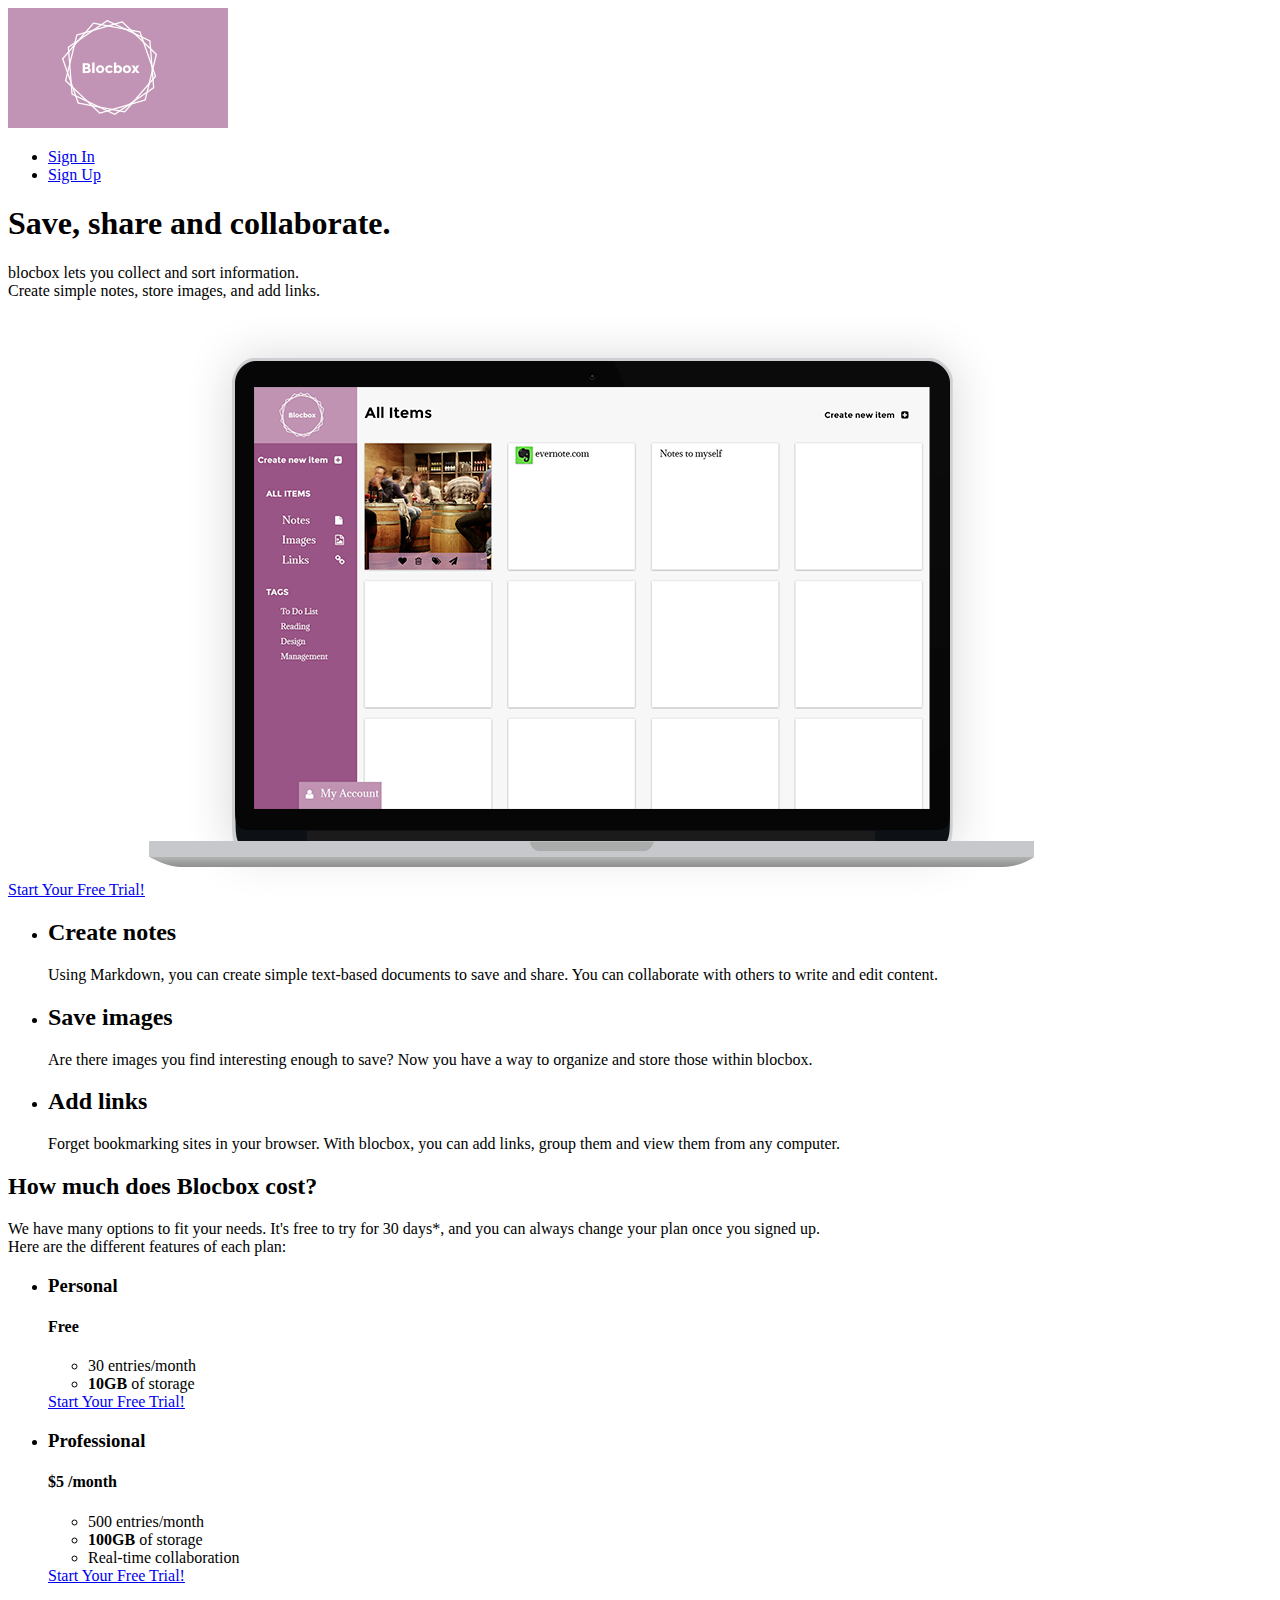
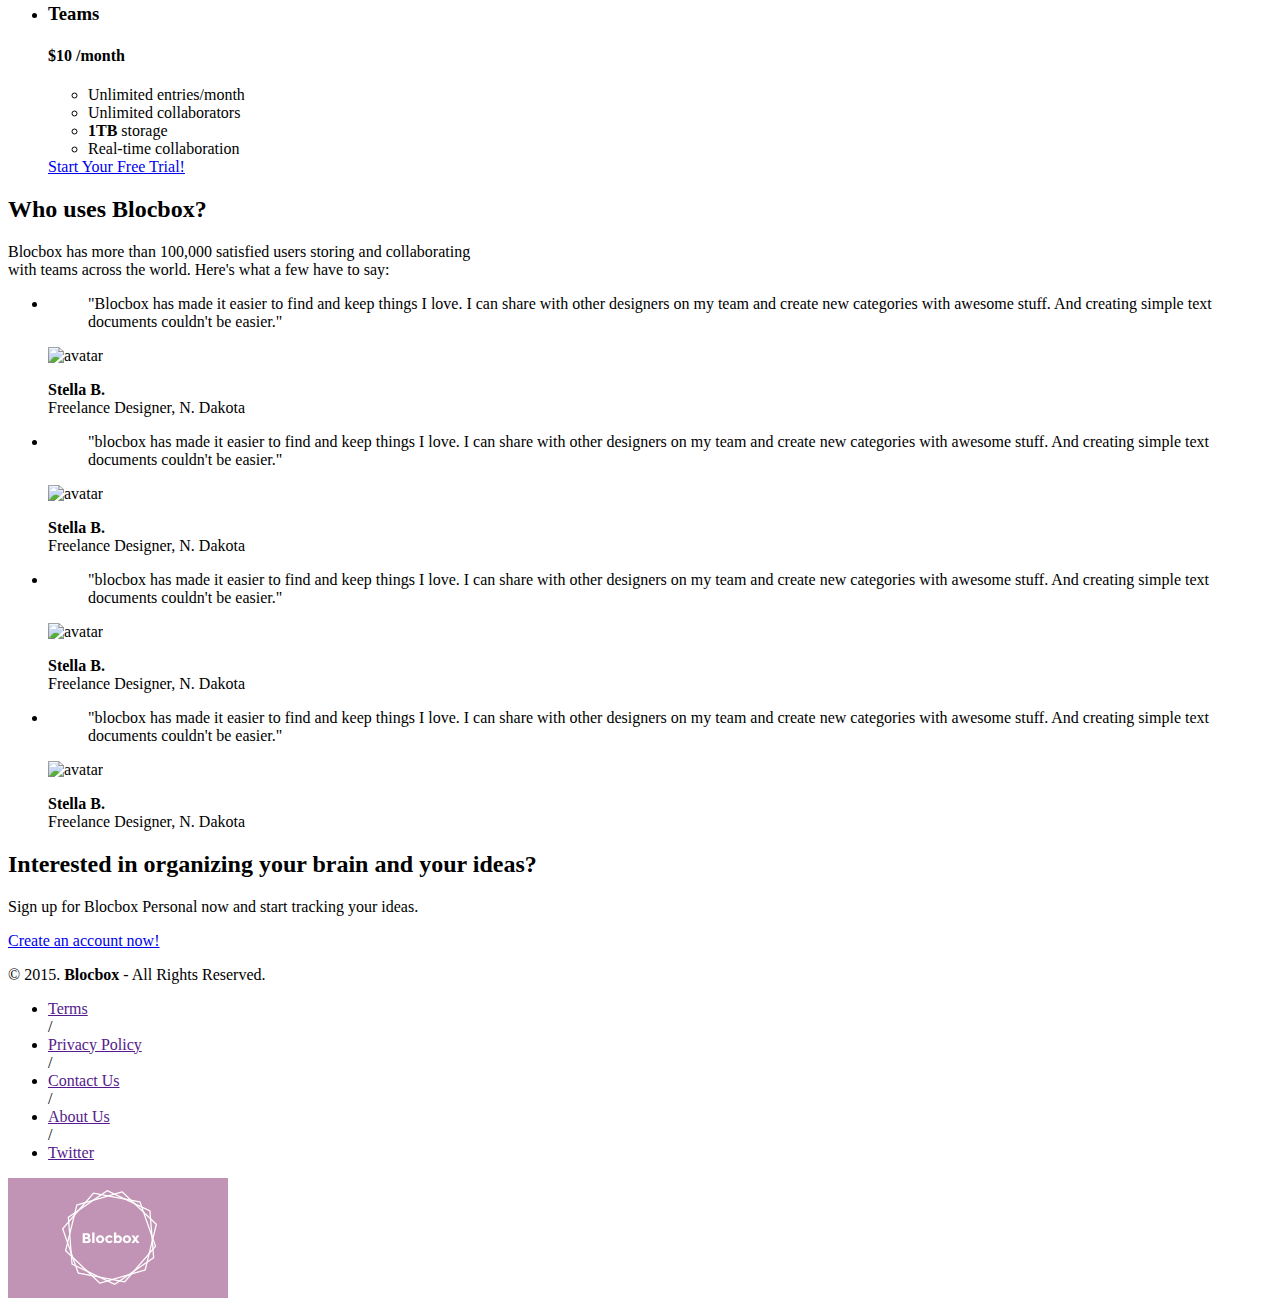
==== index.html @ 66a406f1 "Assignment-28-completed" ====
<!DOCTYPE html>
 <html lang="en-us">
 <head>
   <meta http-equiv="X-UA-Compatible" content="IE=Edge">
   <meta name="viewport" content="width=device-width, initial-scale=1">
   <meta charset="UTF-8">
   <title>Save, share and collaborate | Blocbox</title>

  <!-- Google Fonts -->
  <!--link href='http://fonts.googleapis.com/css?family=Lato:300,400,700,300italic,400italic,700italic|Varela+Round' rel='stylesheet' type='text/css'-->
  <link href='https://fonts.googleapis.com/css?family=Montserrat:400,700|Adamina' rel='stylesheet' type='text/css'>
 </head>
 <body>
 	<!-- Hero -->
 <header>
   <nav class="container">
     <div class="one-half">
       <a href="index.html" class="site-logo"><img src="images/blocbox-logo.png" alt="Blocbox" /></a>
     </div>
     <div class="one-half">
       <ul>
         <li><a href="signin.html">Sign In</a></li>
         <li class="btn-outline"><a href="signup.html">Sign Up</a></li>
       </ul>
     </div>
   </nav>
   <div class="container hero">
     <h1>Save, share and collaborate.</h1>
     <p>blocbox lets you collect and sort information.<br/>Create simple notes, store images, and add links.</p>
     <a href="signup.html" class="btn">Start Your Free Trial!</a>
     <img src="images/dashboardv2.png" alt="Blocbox" />
   </div>
 </header>

 <main role="main">

   <!-- Benefits -->
   <section class="benefits">
     <ul class="container">
       <li class="one-third">
         <h2>Create notes</h2>
         <p>Using Markdown, you can create simple text-based documents to save and share. You can collaborate with others to write and edit content.</p>
       </li>
       <li class="one-third">
         <h2>Save images</h2>
         <p>Are there images you find interesting enough to save? Now you have a way to organize and store those within blocbox.</p>
       </li>
       <li class="one-third">
         <h2>Add links</h2>
         <p>Forget bookmarking sites in your browser. With blocbox, you can add links, group them and view them from any computer.</p>
       </li>
     </ul>
   </section>

   <!-- Pricing -->
 <section class="pricing">
   <div class="container">
     <h2>How much does Blocbox cost?</h2>
     <p>We have many options to fit your needs. It's free to try for 30 days*, and you can always change your plan once you signed up. <br/>Here are the different features of each plan:</p>
   </div>
   <ul class="container">
     <li class="one-third">
       <div class="box">
         <h3>Personal</h3>
         <h4>Free</h4>
         <ul>
           <li>30 entries/month</li>
           <!--li>Up to 10 collaborators</li-->
           <li><strong>10GB</strong> of storage</li>
         </ul>
         <a href="signup.html" class="btn">Start Your Free Trial!</a>
       </div>
     </li>

     <li class="one-third">
      <div class="box middle">
        <h3>Professional</h3>
        <h4><span>$</span>5 <span class="month">/month</span></h4>
        <ul>
          <li>500 entries/month</li>
          <!--li>Up to 20 collaborators</li-->
          <li><strong>100GB</strong> of storage</li>
          <li>Real-time collaboration</li>
        </ul>
        <a href="signup.html" class="btn">Start Your Free Trial!</a>
      </div>
    </li>

    <li class="one-third">
      <div class="box">
        <h3>Teams</h3>
        <h4><span>$</span>10 <span class="month">/month</span></h4>
        <ul>
          <!--li></li-->
          <li>Unlimited entries/month</li>
          <li>Unlimited collaborators</li>
          <li><strong> 1TB </strong> storage</li>
          <li>Real-time collaboration</li>
        </ul>
        <a href="signup.html" class="btn">Start Your Free Trial!</a>
      </div>
    </li>
    </ul>
   </ul>
 </section>

 <!-- Testimonials -->
 <section class="testimonials">
   <div class="container">
     <h2>Who uses Blocbox?</h2>
     <p>Blocbox has more than 100,000 satisfied users storing and collaborating<br/> with teams across the world. Here's what a few have to say:</p>
   </div>
  <ul class="container">
     
     <li class="one-fourth">
       <blockquote>"Blocbox has made it easier to find and keep things I love. I can share with other designers on my team and create new categories with awesome stuff. And creating simple text documents couldn't be easier."
       </blockquote>
       <img src="https://s3.amazonaws.com/uifaces/faces/twitter/jsa/128.jpg" alt="avatar">
       <p class="name"><strong>Stella B.</strong><br/>Freelance Designer, N. Dakota</p>
     </li>  

    <li class="one-fourth">
    	<blockquote>"blocbox has made it easier to find and keep things I love. I can share with other designers on my team and create new categories with awesome stuff. And creating simple text documents couldn't be easier."
    	</blockquote>
    	<img src="https://s3.amazonaws.com/uifaces/faces/twitter/jsa/128.jpg" alt="avatar">
    	<p class="name"><strong>Stella B.</strong><br/>Freelance Designer, N. Dakota</p>
    </li>

  	<li class="one-fourth">
    	<blockquote>"blocbox has made it easier to find and keep things I love. I can share with other designers on my team and create new categories with awesome stuff. And creating simple text documents couldn't be easier."
    	</blockquote>
    	<img src="https://s3.amazonaws.com/uifaces/faces/twitter/jsa/128.jpg" alt="avatar">
    	<p class="name"><strong>Stella B.</strong><br/>Freelance Designer, N. Dakota</p>
  	</li>

  	<li class="one-fourth">
    	<blockquote>"blocbox has made it easier to find and keep things I love. I can share with other designers on my team and create new categories with awesome stuff. And creating simple text documents couldn't be easier."
    	</blockquote>
    	<img src="https://s3.amazonaws.com/uifaces/faces/twitter/jsa/128.jpg" alt="avatar">
    	<p class="name"><strong>Stella B.</strong><br/>Freelance Designer, N. Dakota</p>
  	</li>     
  
  </ul>
 </section>
 <section class="call to action">
 	<h2>Interested in organizing your brain and your ideas?</h2>
 	<p> Sign up for Blocbox Personal now and start tracking your ideas.</p>
 	<a href="signup.html">Create an account now!</a>
  </section>
  
 </main>



 <footer>
   <div class="container footer-nav-block">
       <div class="left-footer-block one-third">
         <p class="copyright-block">&copy; 2015. <strong>Blocbox</strong> - All Rights Reserved.</p>
       </div>
       <nav class="link-block middle-footer-block one-third">
         <ul>
           <li><a href="">Terms</a></li> /
           <li><a href="">Privacy Policy</a></li> /
           <li><a href="">Contact Us</a></li> /
           <li><a href="">About Us</a></li> /
           <li><a href="">Twitter</a></li>
         </ul>
       </nav>
       <div class="right-footer-block one-third">
         <img class="logo" src="images/blocbox-logo.png" alt="Blocbox" />
       </div>
   </div>
 </footer>
 </body>
 </html>
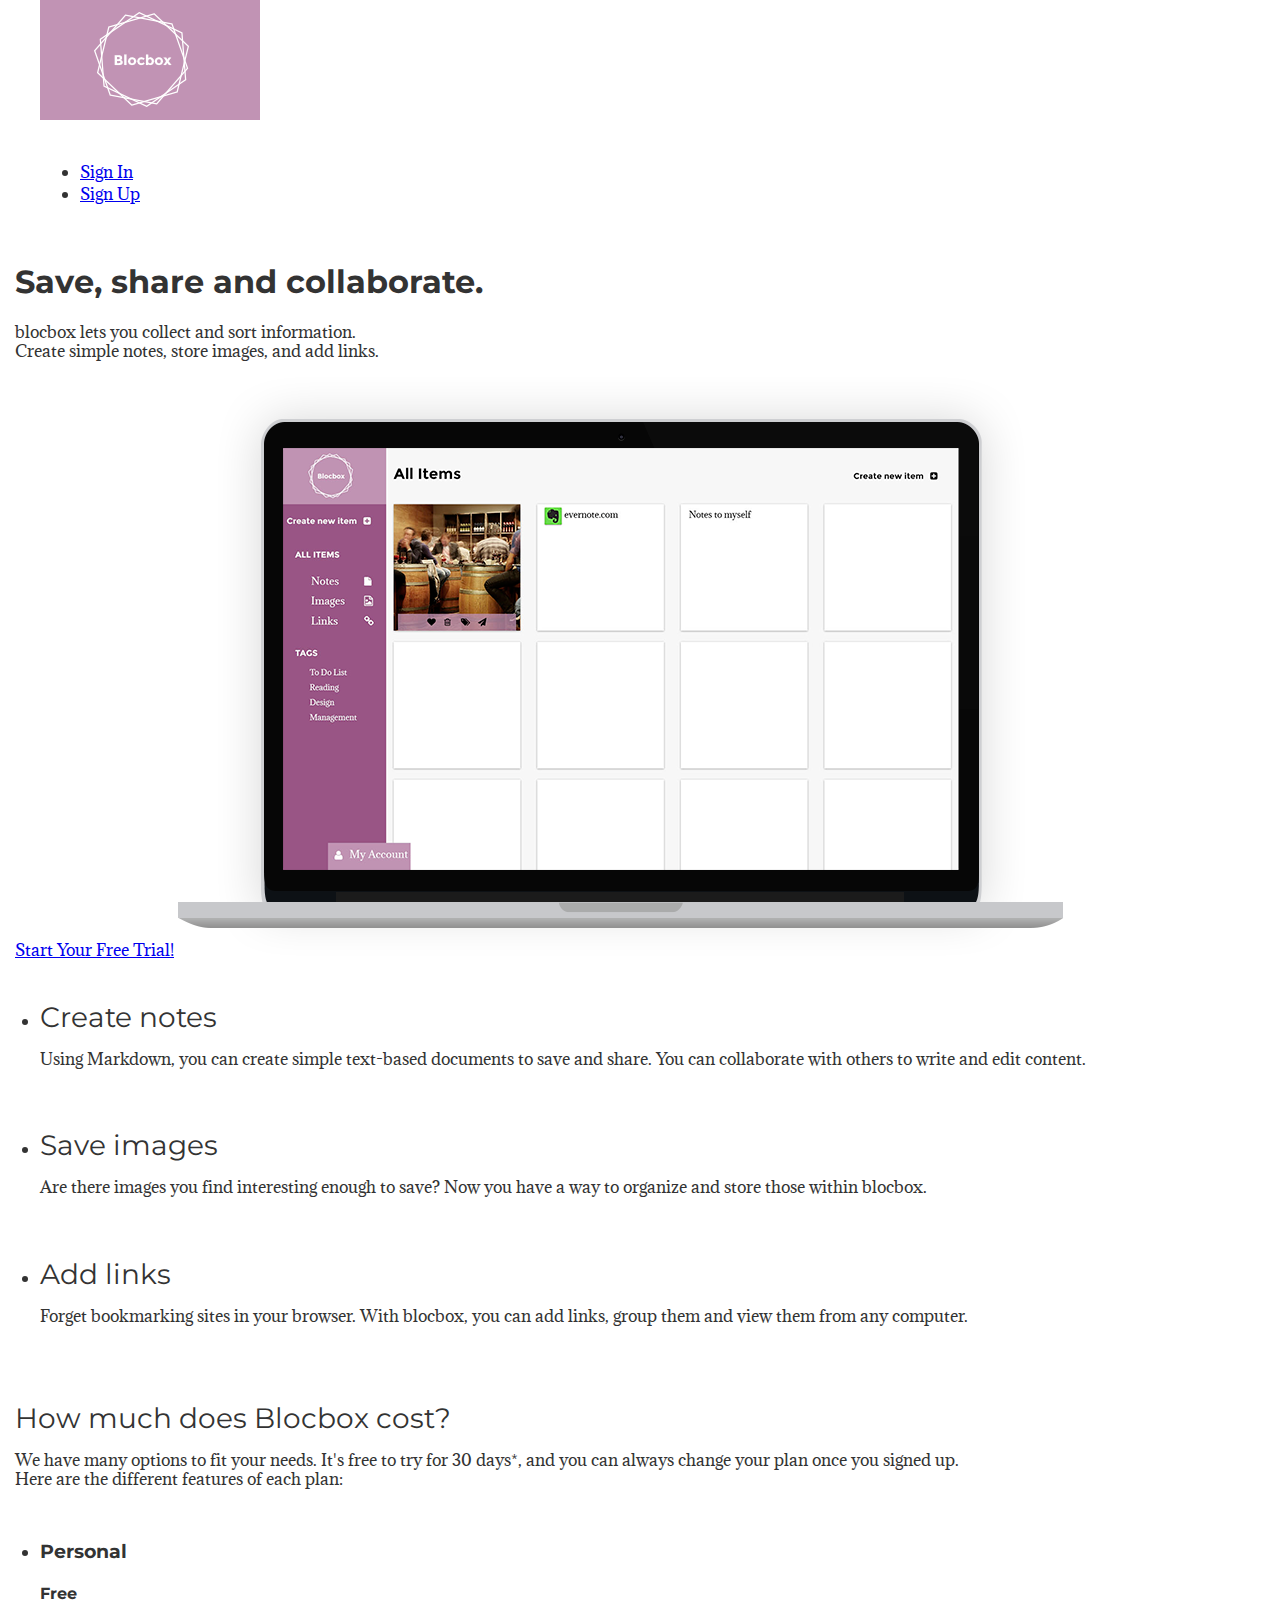
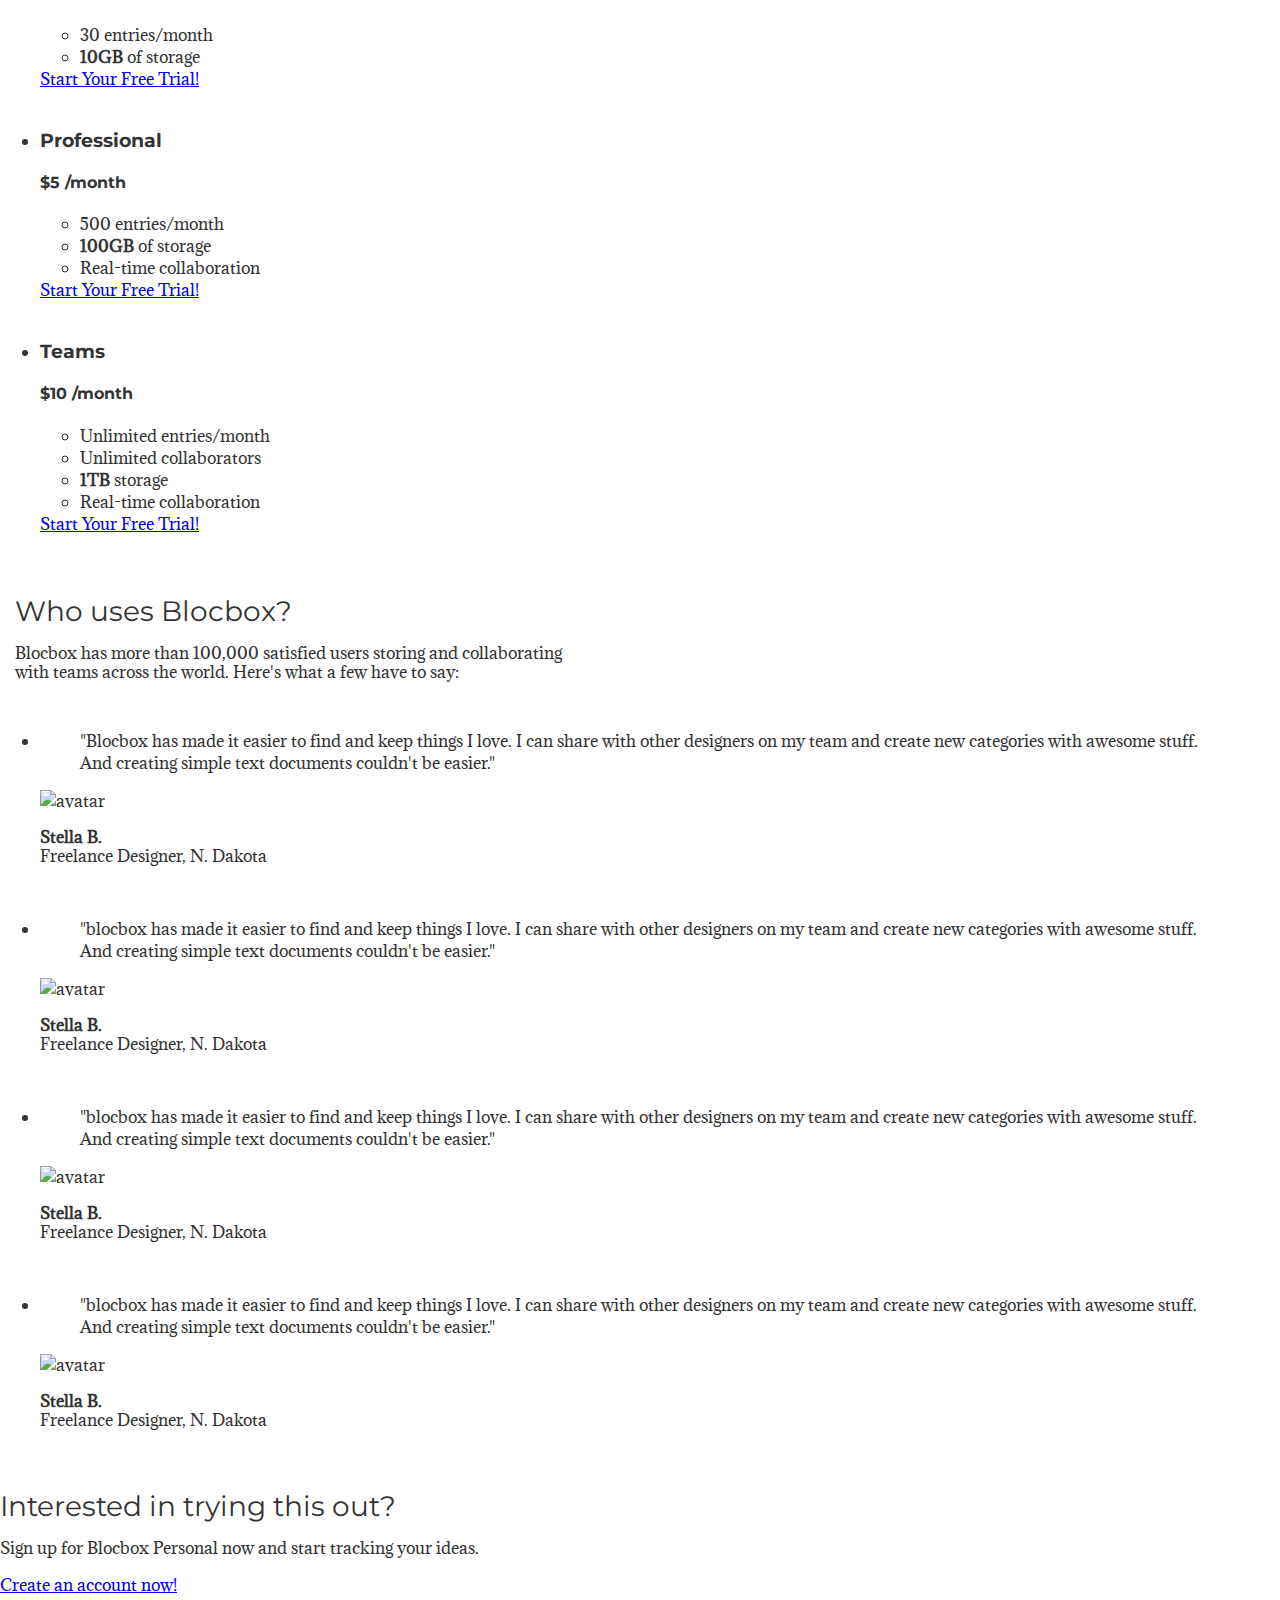
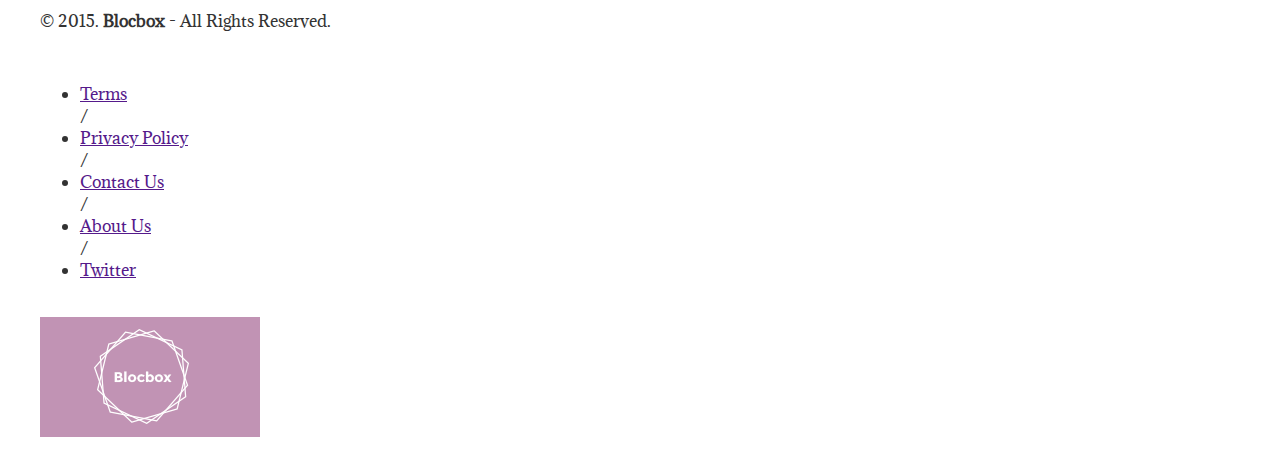
==== commit 98acbdb9: "Checkpoint-29-completed" ====
--- a/index.html
+++ b/index.html
@@ -1,14 +1,18 @@
 <!DOCTYPE html>
  <html lang="en-us">
  <head>
-   <meta http-equiv="X-UA-Compatible" content="IE=Edge">
-   <meta name="viewport" content="width=device-width, initial-scale=1">
-   <meta charset="UTF-8">
-   <title>Save, share and collaborate | Blocbox</title>
+    <meta http-equiv="X-UA-Compatible" content="IE=Edge">
+    <meta name="viewport" content="width=device-width, initial-scale=1">
+    <meta charset="UTF-8">
+    <title>Save, share and collaborate | Blocbox</title>
 
   <!-- Google Fonts -->
   <!--link href='http://fonts.googleapis.com/css?family=Lato:300,400,700,300italic,400italic,700italic|Varela+Round' rel='stylesheet' type='text/css'-->
-  <link href='https://fonts.googleapis.com/css?family=Montserrat:400,700|Adamina' rel='stylesheet' type='text/css'>
+    <link href='https://fonts.googleapis.com/css?family=Montserrat:400,700|Adamina' rel='stylesheet' type='text/css'>
+ 	<!-- CSS -->
+ 	<link rel="stylesheet" href="css/normalize.css">
+ 	<link rel="stylesheet" href="css/style.css">
+ 	<link rel="stylesheet" href="css/font-awesome.css">
  </head>
  <body>
  	<!-- Hero -->
@@ -143,11 +147,11 @@
   </ul>
  </section>
  <section class="call to action">
- 	<h2>Interested in organizing your brain and your ideas?</h2>
+ 	<h2>Interested in trying this out?</h2>
  	<p> Sign up for Blocbox Personal now and start tracking your ideas.</p>
  	<a href="signup.html">Create an account now!</a>
   </section>
-  
+
  </main>
 
 
--- a/css/style.css
+++ b/css/style.css
@@ -0,0 +1,44 @@
+html, body{
+   overflow-x: hidden;
+ }
+ body {
+   font-family: "Adamina", Helvetica, Arial, serif;
+   color:#333333;
+ }
+ h1, h2, h3, h4, h5, h6 {
+   font-family: "Montserrat", Helvetica, Arial, sans-serif;
+ }
+ h2 {
+   font-size:28px;
+   font-weight: normal;
+   margin-bottom: 5px;
+ }
+ p {
+   font-size:16px;
+   line-height: 19px;
+   font-weight: 100;
+ }
+
+ /* GRID */
+ .container {
+   margin-right: auto;
+   margin-left: auto;
+   padding-left: 15px;
+   padding-right: 15px;
+   position: relative;
+ }
+ .container:before,
+ .container:after {
+   content: " ";
+   display: table;
+ }
+ .container:after {
+   clear: both;
+ }
+ .one-half, .one-third, .one-fourth {
+   width:96%;
+   float:left;
+   position:relative;
+   min-height: 1px;
+   margin:0 2% 20px;
+ }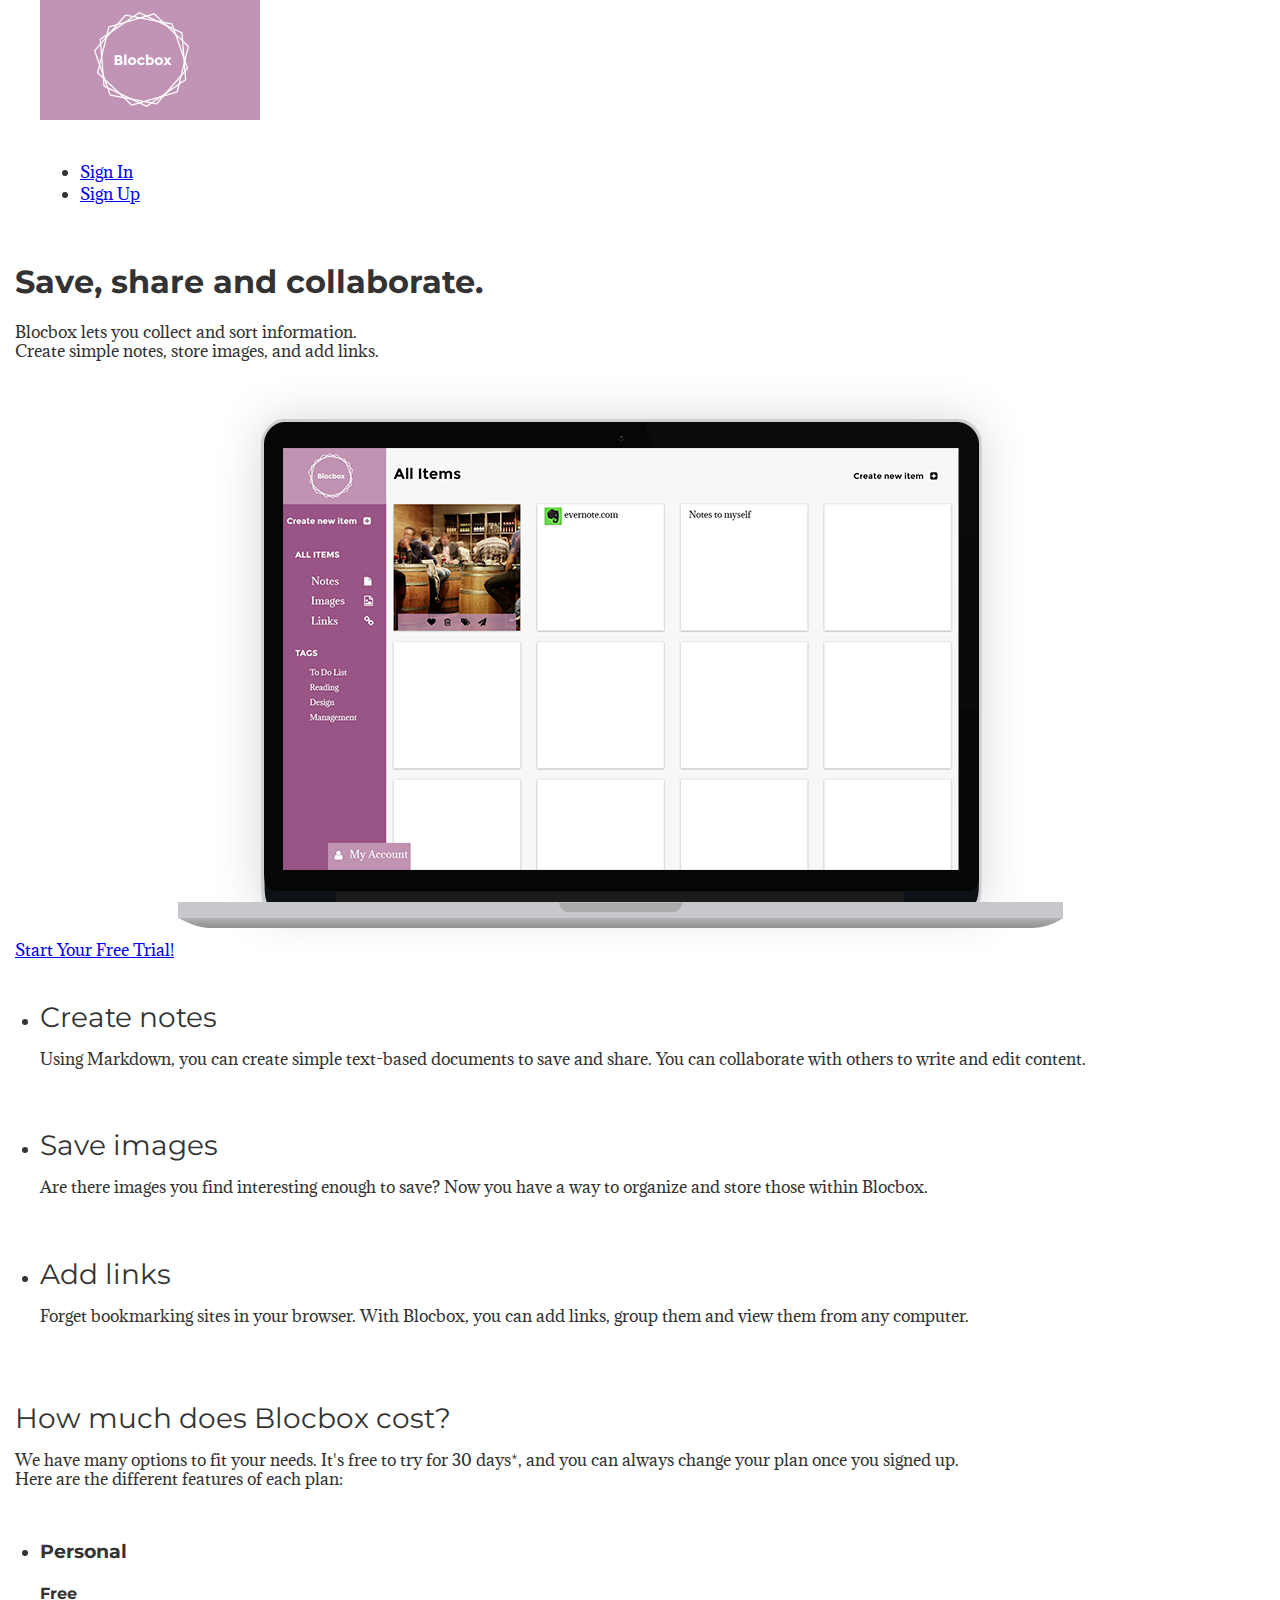
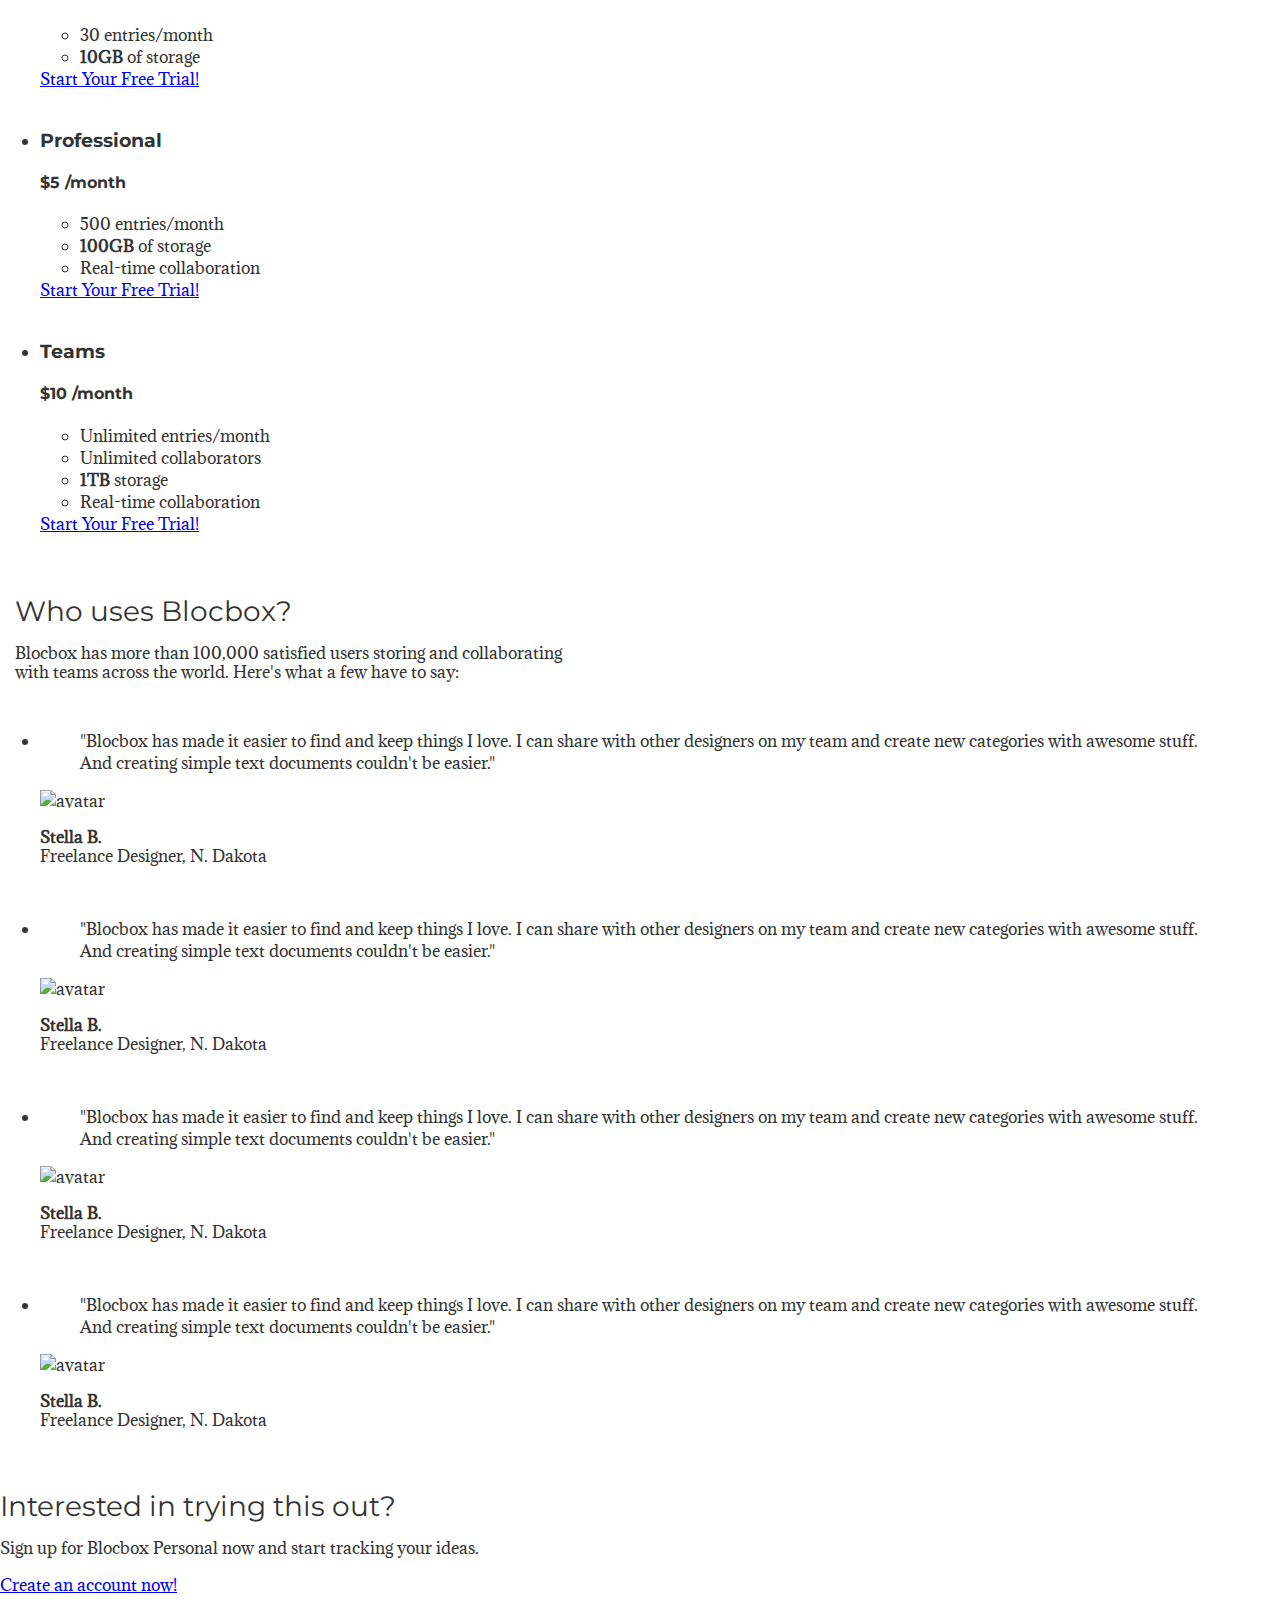
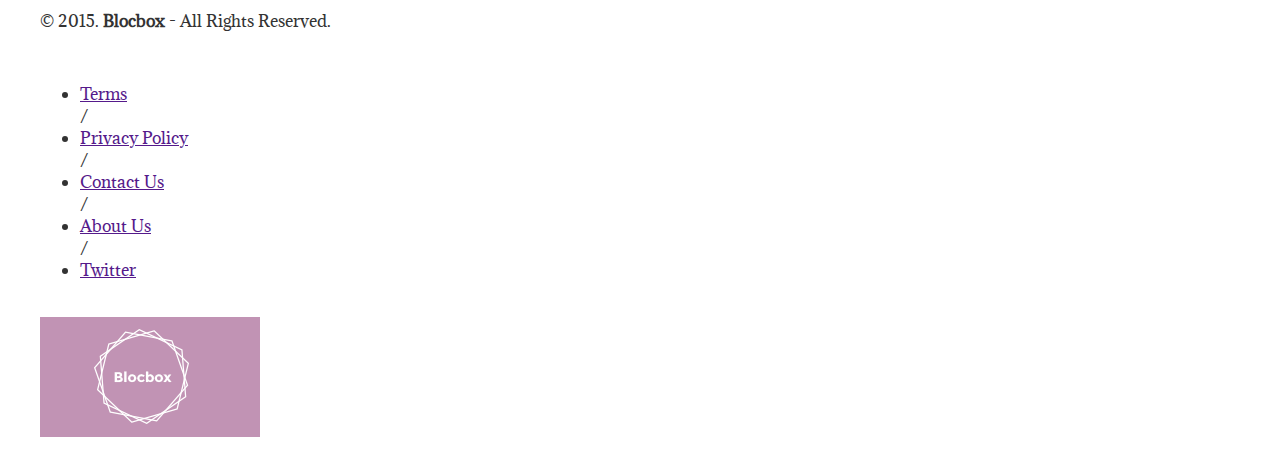
==== commit d041df42: "Assignment-29-completed" ====
--- a/index.html
+++ b/index.html
@@ -13,6 +13,7 @@
  	<link rel="stylesheet" href="css/normalize.css">
  	<link rel="stylesheet" href="css/style.css">
  	<link rel="stylesheet" href="css/font-awesome.css">
+ 	<link rel="stylesheet" href="css/animate.min.css">
  </head>
  <body>
  	<!-- Hero -->
@@ -29,8 +30,8 @@
      </div>
    </nav>
    <div class="container hero">
-     <h1>Save, share and collaborate.</h1>
-     <p>blocbox lets you collect and sort information.<br/>Create simple notes, store images, and add links.</p>
+     <h1 class = "animated infinite fadeIn"> Save, share and collaborate.</h1>
+     <p>Blocbox lets you collect and sort information.<br/>Create simple notes, store images, and add links.</p>
      <a href="signup.html" class="btn">Start Your Free Trial!</a>
      <img src="images/dashboardv2.png" alt="Blocbox" />
    </div>
@@ -47,11 +48,11 @@
        </li>
        <li class="one-third">
          <h2>Save images</h2>
-         <p>Are there images you find interesting enough to save? Now you have a way to organize and store those within blocbox.</p>
+         <p>Are there images you find interesting enough to save? Now you have a way to organize and store those within Blocbox.</p>
        </li>
        <li class="one-third">
          <h2>Add links</h2>
-         <p>Forget bookmarking sites in your browser. With blocbox, you can add links, group them and view them from any computer.</p>
+         <p>Forget bookmarking sites in your browser. With Blocbox, you can add links, group them and view them from any computer.</p>
        </li>
      </ul>
    </section>
@@ -124,21 +125,21 @@
      </li>  
 
     <li class="one-fourth">
-    	<blockquote>"blocbox has made it easier to find and keep things I love. I can share with other designers on my team and create new categories with awesome stuff. And creating simple text documents couldn't be easier."
+    	<blockquote>"Blocbox has made it easier to find and keep things I love. I can share with other designers on my team and create new categories with awesome stuff. And creating simple text documents couldn't be easier."
     	</blockquote>
     	<img src="https://s3.amazonaws.com/uifaces/faces/twitter/jsa/128.jpg" alt="avatar">
     	<p class="name"><strong>Stella B.</strong><br/>Freelance Designer, N. Dakota</p>
     </li>
 
   	<li class="one-fourth">
-    	<blockquote>"blocbox has made it easier to find and keep things I love. I can share with other designers on my team and create new categories with awesome stuff. And creating simple text documents couldn't be easier."
+    	<blockquote>"Blocbox has made it easier to find and keep things I love. I can share with other designers on my team and create new categories with awesome stuff. And creating simple text documents couldn't be easier."
     	</blockquote>
     	<img src="https://s3.amazonaws.com/uifaces/faces/twitter/jsa/128.jpg" alt="avatar">
     	<p class="name"><strong>Stella B.</strong><br/>Freelance Designer, N. Dakota</p>
   	</li>
 
   	<li class="one-fourth">
-    	<blockquote>"blocbox has made it easier to find and keep things I love. I can share with other designers on my team and create new categories with awesome stuff. And creating simple text documents couldn't be easier."
+    	<blockquote>"Blocbox has made it easier to find and keep things I love. I can share with other designers on my team and create new categories with awesome stuff. And creating simple text documents couldn't be easier."
     	</blockquote>
     	<img src="https://s3.amazonaws.com/uifaces/faces/twitter/jsa/128.jpg" alt="avatar">
     	<p class="name"><strong>Stella B.</strong><br/>Freelance Designer, N. Dakota</p>
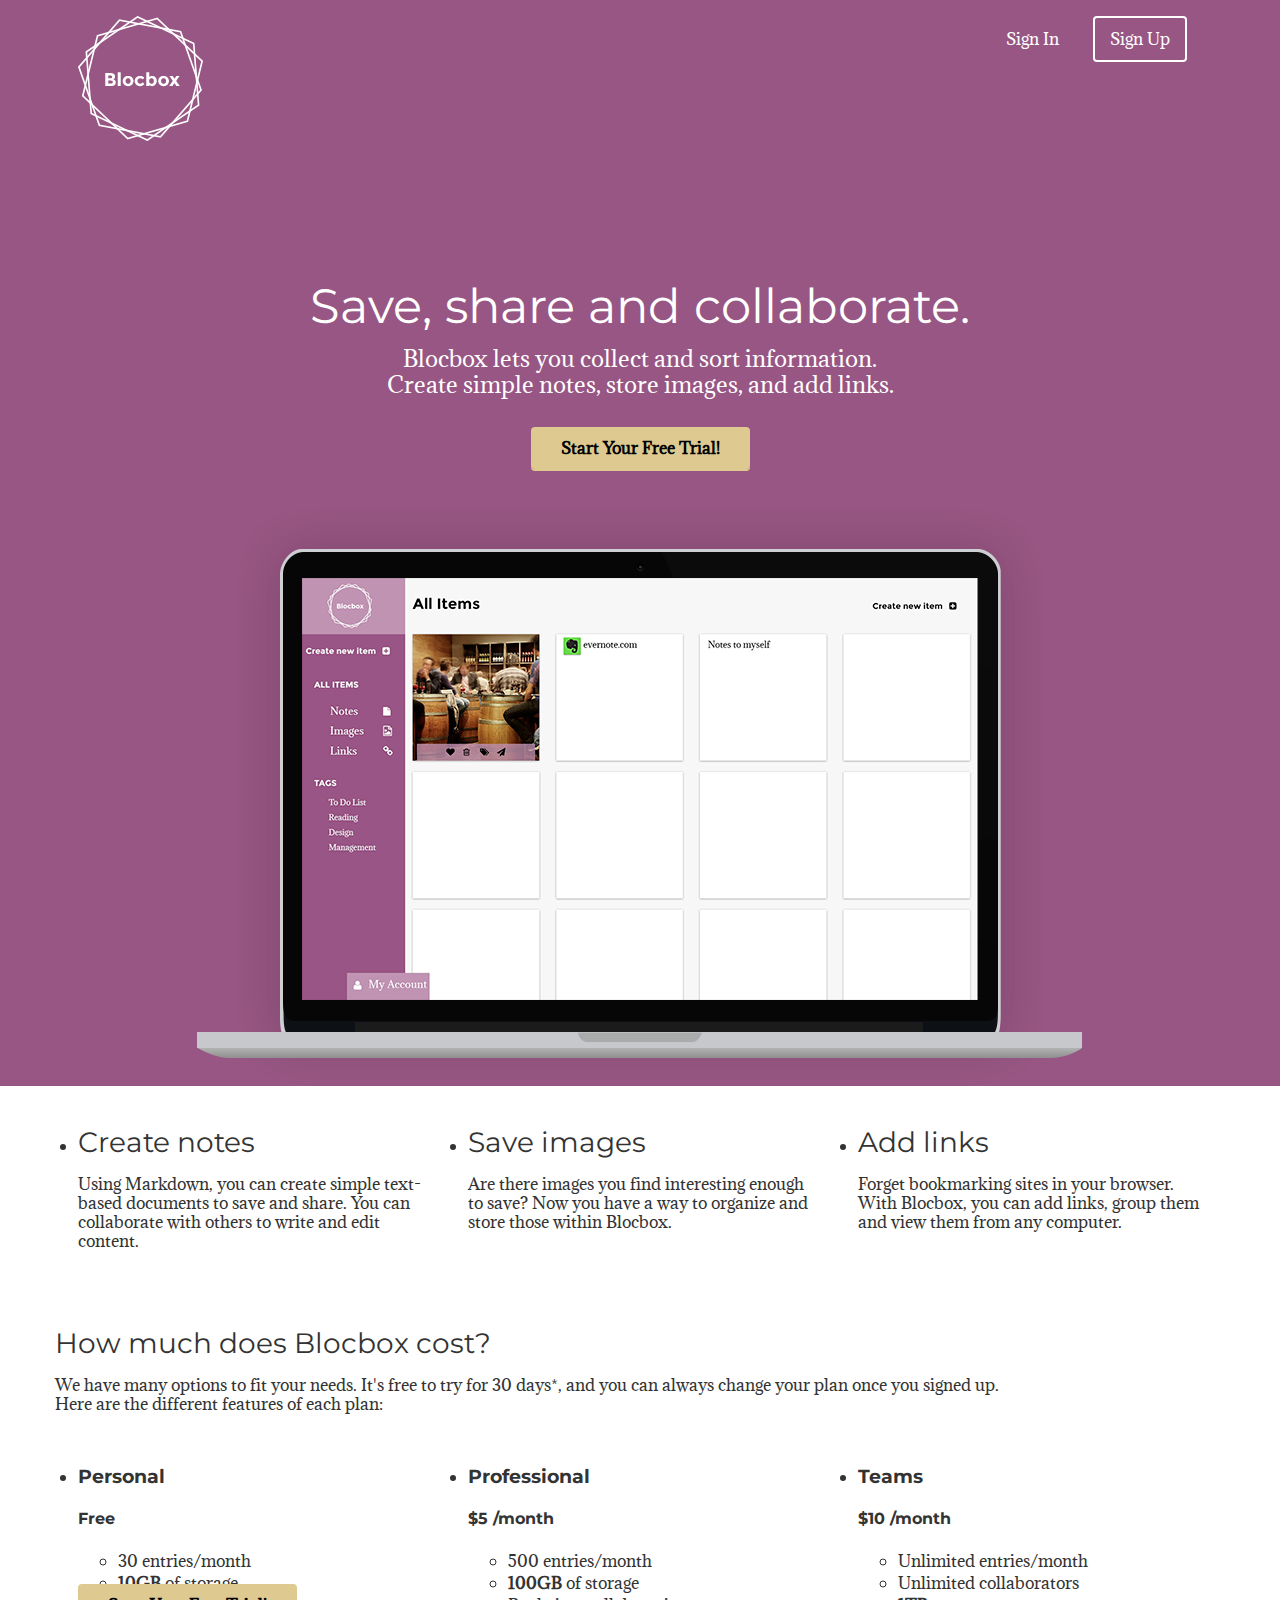
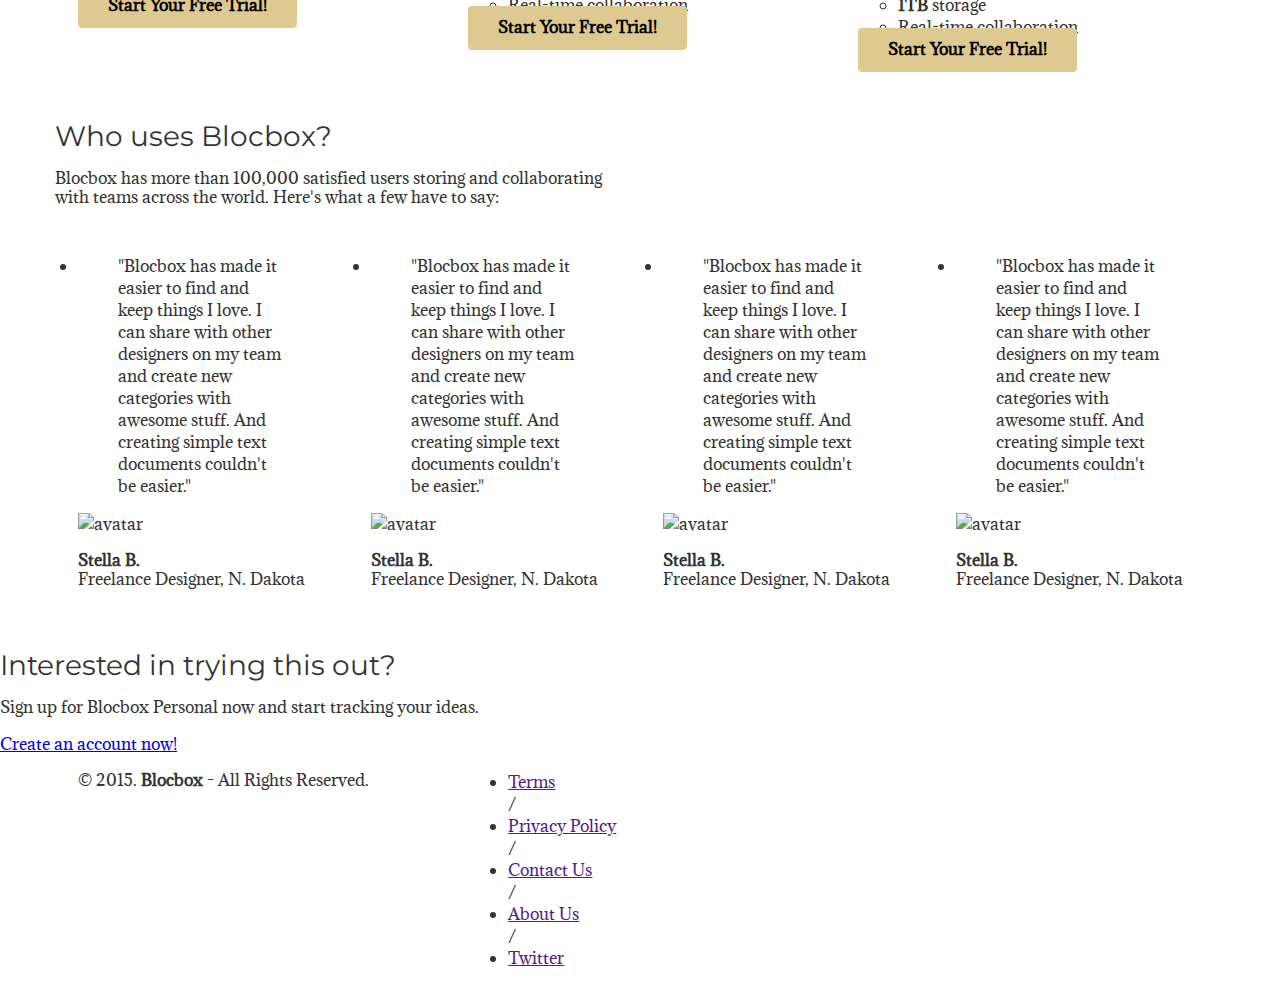
==== commit 8ba626ac: "Checkpoint-30-completed" ====
--- a/index.html
+++ b/index.html
@@ -20,7 +20,7 @@
  <header>
    <nav class="container">
      <div class="one-half">
-       <a href="index.html" class="site-logo"><img src="images/blocbox-logo.png" alt="Blocbox" /></a>
+       <a href="index.html" class="site-logo"><img src="images/site-logo.png" alt="Blocbox" /></a>
      </div>
      <div class="one-half">
        <ul>
@@ -172,7 +172,7 @@
          </ul>
        </nav>
        <div class="right-footer-block one-third">
-         <img class="logo" src="images/blocbox-logo.png" alt="Blocbox" />
+         <img class="logo" src="images/site-logo.png" alt="Blocbox" />
        </div>
    </div>
  </footer>
--- a/css/style.css
+++ b/css/style.css
@@ -41,4 +41,98 @@
    position:relative;
    min-height: 1px;
    margin:0 2% 20px;
+ }
+
+ @media (min-width: 768px) {
+   .container {
+     width: 750px;
+   }
+ }
+ @media (min-width: 992px) {
+   .container {
+     width: 970px;
+   }
+   .one-half {
+     width:46%;
+   }
+   .one-third {
+     width:29.33333%;
+   }
+   .one-fourth {
+     width:21%;
+   }
+ }
+ @media (min-width: 1200px) {
+   .container {
+     width: 1170px;
+   }
+ }
+
+ /* HEADER */
+ header {
+   color:#FFFFFF;
+   background: #975683;
+   background-image: linear-gradient(206deg, #C975683 0%, #C092B2 94%);
+ }
+ header nav {
+   padding:1em 0;
+ }
+ header nav ul {
+   display:inline;
+   text-align: right;
+   float:right;
+   margin:0;
+ }
+ header nav ul > li {
+   list-style-type: none;
+   display: inline-block;
+   margin:0 15px;
+ }
+ header nav ul > li.btn-outline {
+   padding:10px 15px;
+   border:2px solid #FFFFFF;
+   border-radius: 4px;
+ }
+ header nav ul > li.btn-outline:hover {
+   background:#FFFFFF;
+ }
+ header nav ul > li > a {
+   color:#FFFFFF;
+   text-decoration: none;
+ }
+ header nav ul > li.btn-outline:hover > a {
+   color:#34495E;
+ }
+
+ header .hero {
+   text-align: center;
+   display:block;
+   position: relative;
+ }
+ header .hero h1 {
+   font-size:48px;
+   font-weight: normal;
+   margin:95px 0 0;
+ }
+ header .hero p {
+   font-size: 22px;
+   line-height: 26px;
+   font-weight: 100;
+   margin:10px 0 40px;
+ }
+ header .hero img {
+   display: block;
+   margin:3em auto 0;
+ }
+
+ /* BUTTONS */
+ .btn {
+   border-radius: 4px;
+   color:#000000;
+   font-weight: 700;
+   text-decoration: none;
+   padding:10px 30px;
+   background: #DECA90;
+   border: 2px solid #3333333;
+   box-shadow: 0px 2px 0px 0px #DECA90;
  }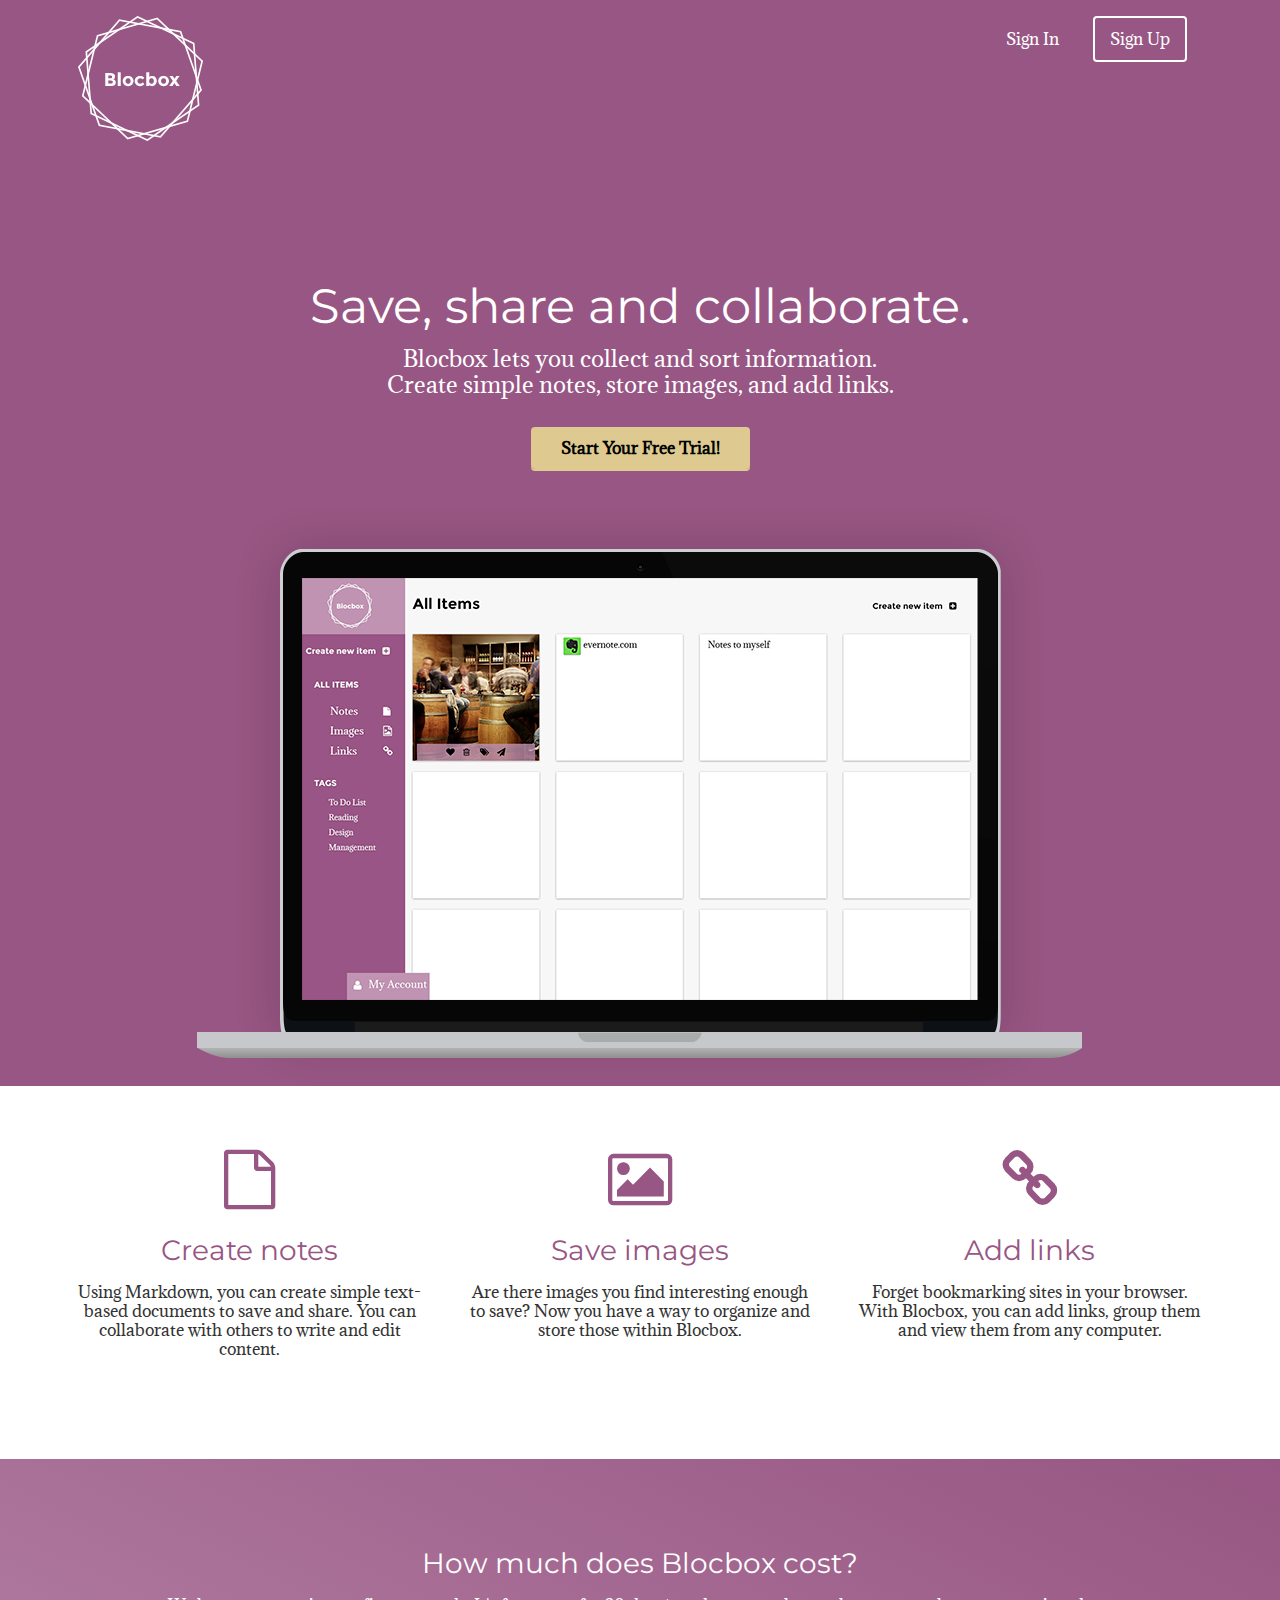
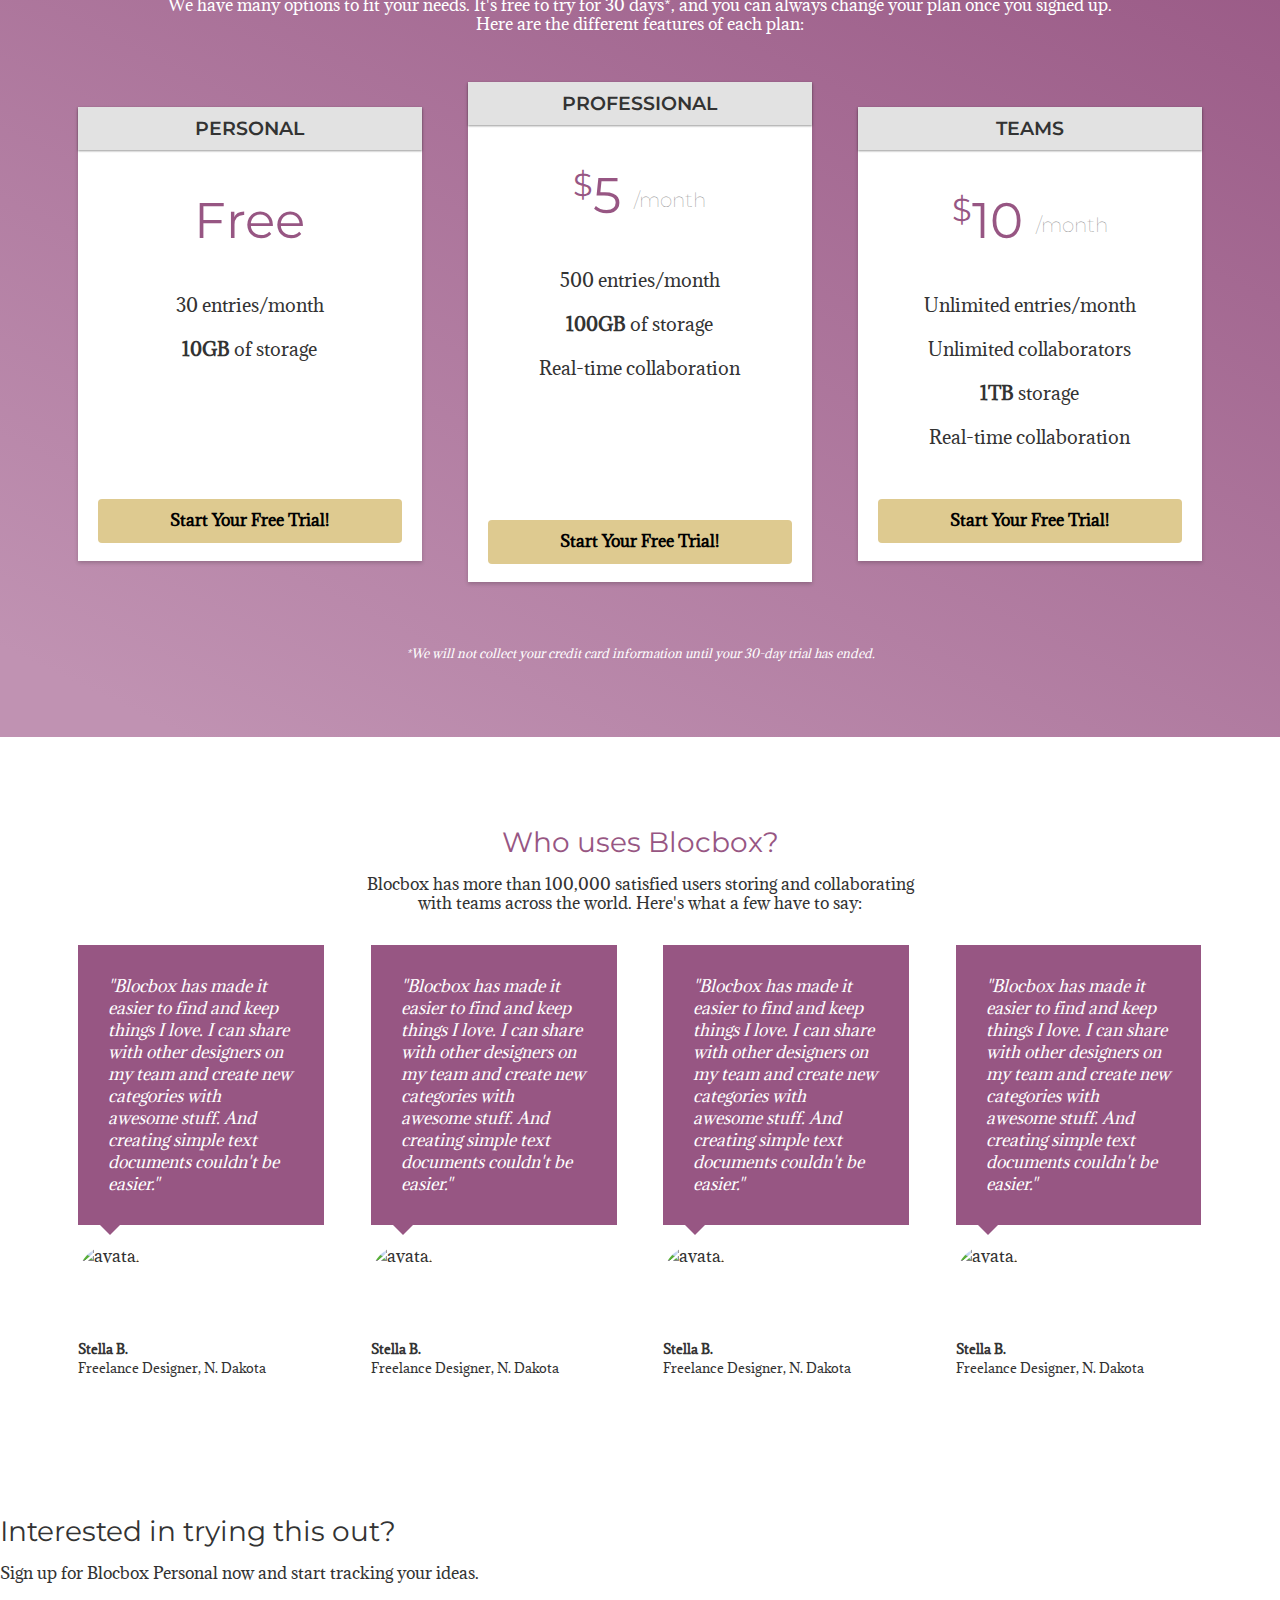
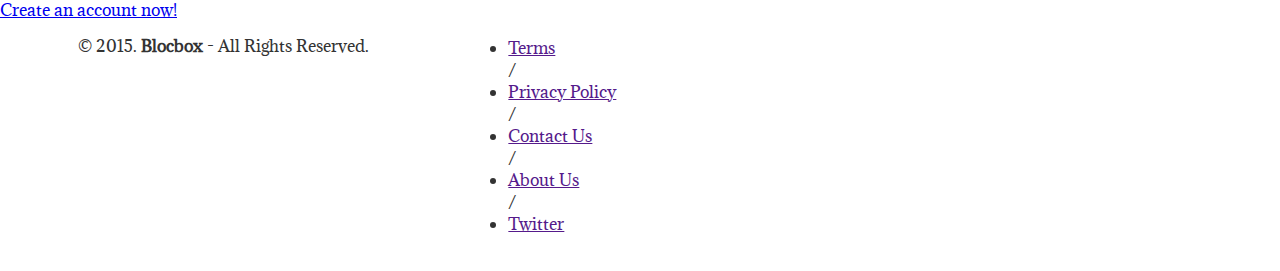
==== commit a83d1aa5: "Checkpoint-31-completed" ====
--- a/index.html
+++ b/index.html
@@ -43,14 +43,18 @@
    <section class="benefits">
      <ul class="container">
        <li class="one-third">
+         <i class = "fa fa-file-o"></i>
          <h2>Create notes</h2>
+
          <p>Using Markdown, you can create simple text-based documents to save and share. You can collaborate with others to write and edit content.</p>
        </li>
        <li class="one-third">
+       	<i class = "fa fa-picture-o"></i>
          <h2>Save images</h2>
          <p>Are there images you find interesting enough to save? Now you have a way to organize and store those within Blocbox.</p>
        </li>
        <li class="one-third">
+       	<i class = "fa fa-link"></i>
          <h2>Add links</h2>
          <p>Forget bookmarking sites in your browser. With Blocbox, you can add links, group them and view them from any computer.</p>
        </li>
@@ -88,7 +92,7 @@
           <li>Real-time collaboration</li>
         </ul>
         <a href="signup.html" class="btn">Start Your Free Trial!</a>
-      </div>
+      
     </li>
 
     <li class="one-third">
@@ -106,7 +110,12 @@
       </div>
     </li>
     </ul>
+
    </ul>
+   </div>
+      <div class="container">
+   			<p class="small">*We will not collect your credit card information until your 30-day trial has ended.</p>
+ 	  </div>
  </section>
 
  <!-- Testimonials -->
--- a/css/style.css
+++ b/css/style.css
@@ -65,6 +65,15 @@
  @media (min-width: 1200px) {
    .container {
      width: 1170px;
+   }
+ }
+
+ @media tv and (orientation: landscape) {
+   header .hero{
+      font-size: 44px;
+      line-height: 48px;
+      font-weight: 150;
+      margin: 20px 0 80px;
    }
  }
 
@@ -135,4 +144,161 @@
    background: #DECA90;
    border: 2px solid #3333333;
    box-shadow: 0px 2px 0px 0px #DECA90;
+ }
+
+ /* BENEFITS */
+ .benefits {
+   text-align: center;
+   display:block;
+   position:relative;
+ }
+ .benefits ul {
+   margin: 0 auto;
+   padding:4em 0;
+ }
+ .benefits ul li {
+   list-style-type: none;
+   display: inline-block;
+ }
+ .benefits i {
+   color:#975683;
+   font-size:60px;
+   margin:0;
+   vertical-align: middle;
+ }
+ .benefits h2 {
+   color:#975683;
+ }
+
+ /* PRICING */
+ .pricing {
+   /*background: #34495E url("../images/background.png") top center no-repeat;
+   background: url("../images/background.png")*/
+   background: top center no-repeat, linear-gradient(206deg, #975683 0%, #C092B2 94%);
+   background-size:cover;
+   text-align: center;
+   padding:4em 0;
+ }
+ .pricing h2, .pricing p {
+   color:#FFFFFF;
+ }
+ .pricing ul {
+   margin:0 auto;
+   padding:2em 0;
+ }
+ .pricing ul li {
+   list-style-type: none;
+ }
+
+ .box {
+   padding:0 15px 15px;
+   background: #FFFFFF;
+   box-shadow: 0px 2px 4px 0px rgba(0,0,0,0.20);
+   min-height: 439px;
+   position: relative;
+   margin-top: 25px;
+ }
+ .box.middle {
+   min-height: 485px;
+   margin-top:0px;
+ }
+ .box h3 {
+   font-family: "Montserrat", Helvetica, Arial, sans-serif;
+   font-weight: 600;
+   text-transform: uppercase;
+   background: #E2E2E2;
+   box-shadow: 0px 1px 2px 0px rgba(0,0,0,0.40);
+   left:0;
+   right:0;
+   top:0;
+   text-align: center;
+   margin:0 -15px 40px;
+   padding:10px 0;
+ }
+
+ .box h4 {
+   font-size:50px;
+   font-weight: normal;
+   margin:40px 0 10px;
+   color:#975683;
+ }
+ .box h4 span {
+   font-size:32px;
+   vertical-align: top;
+ }
+ .box h4 span.month {
+   font-family: "Montserrat", Helvetica, Arial, sans-serif;
+   font-weight: 100;
+   color:#888888;
+   font-size:20px;
+   vertical-align: middle;
+ }
+ .box ul li {
+   font-size:18px;
+   margin-bottom:20px;
+   font-weight: 100;
+ }
+
+ .box .btn {
+   position:absolute;
+   bottom:20px;
+   left:20px;
+   right:20px;
+ }
+ .small {
+   font-size: 12px;
+   color: #FEFEFE;
+   line-height: 15px;
+   font-style:italic;
+ }
+
+ /* TESTIMONIALS */
+ .testimonials {
+   padding:4em 0;
+   text-align: center;
+ }
+ .testimonials h2 {
+   color:#975683;
+ }
+ .testimonials ul li {
+   list-style-type: none;
+ }
+ .testimonials blockquote {
+   color:#FFFFFF;
+   text-align: left;
+   font-style: italic;
+   background:#975683;
+   position: relative;
+   padding:30px;
+   width:auto;
+   margin:0;
+ }
+ .testimonials blockquote:after {
+   top: 100%;
+   left: 13%;
+   border: solid transparent;
+   content: " ";
+   height: 0;
+   width: 0;
+   position: absolute;
+   pointer-events: none;
+   border-top-color: #975683;
+   border-width: 10px;
+   margin-left: -10px;
+ }
+
+ .testimonials img {
+   height: 65px;
+   width: 65px;
+   border-radius:50%;
+   float: left;
+   display: inline-block;
+   margin:20px 10px 0 0;
+ }
+ .testimonials p.name {
+   float: left;
+   display: inline-block;
+   text-align: left;
+   font-size:13px;
+   margin-top: 30px;
  }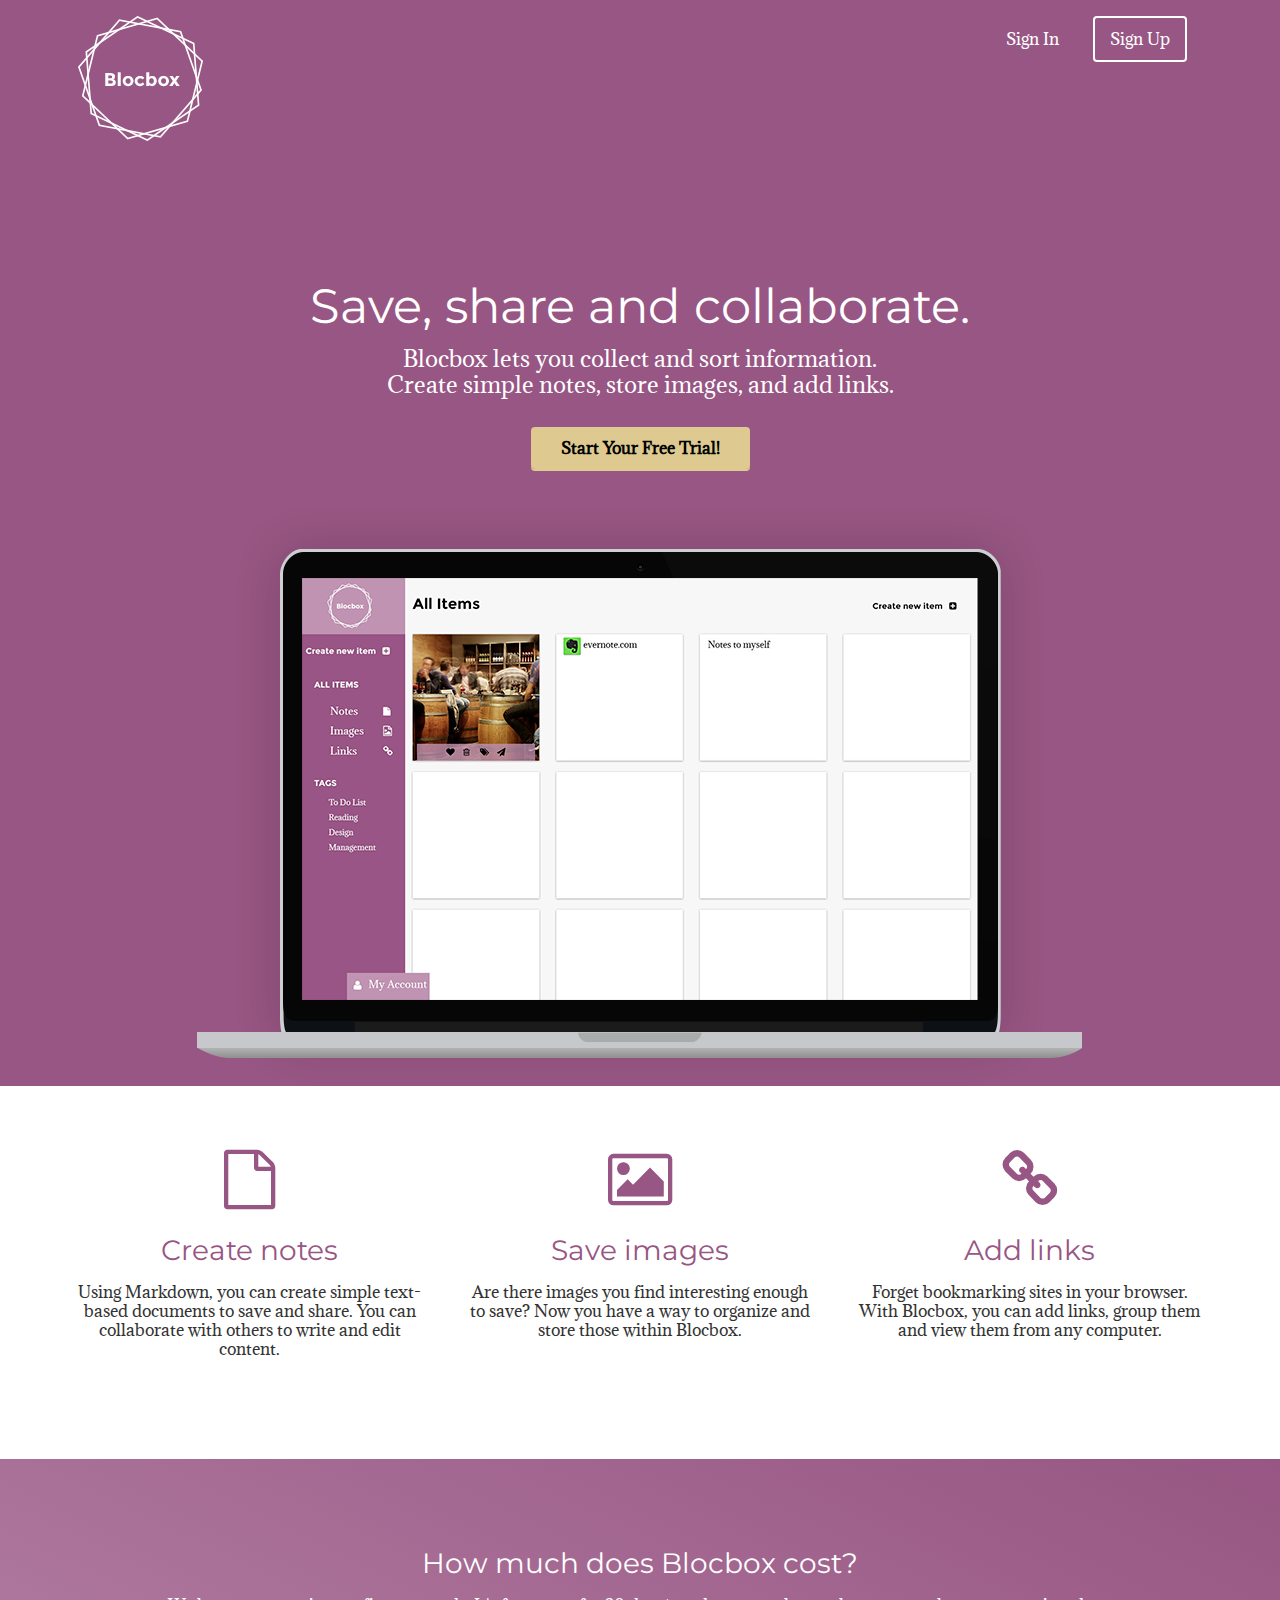
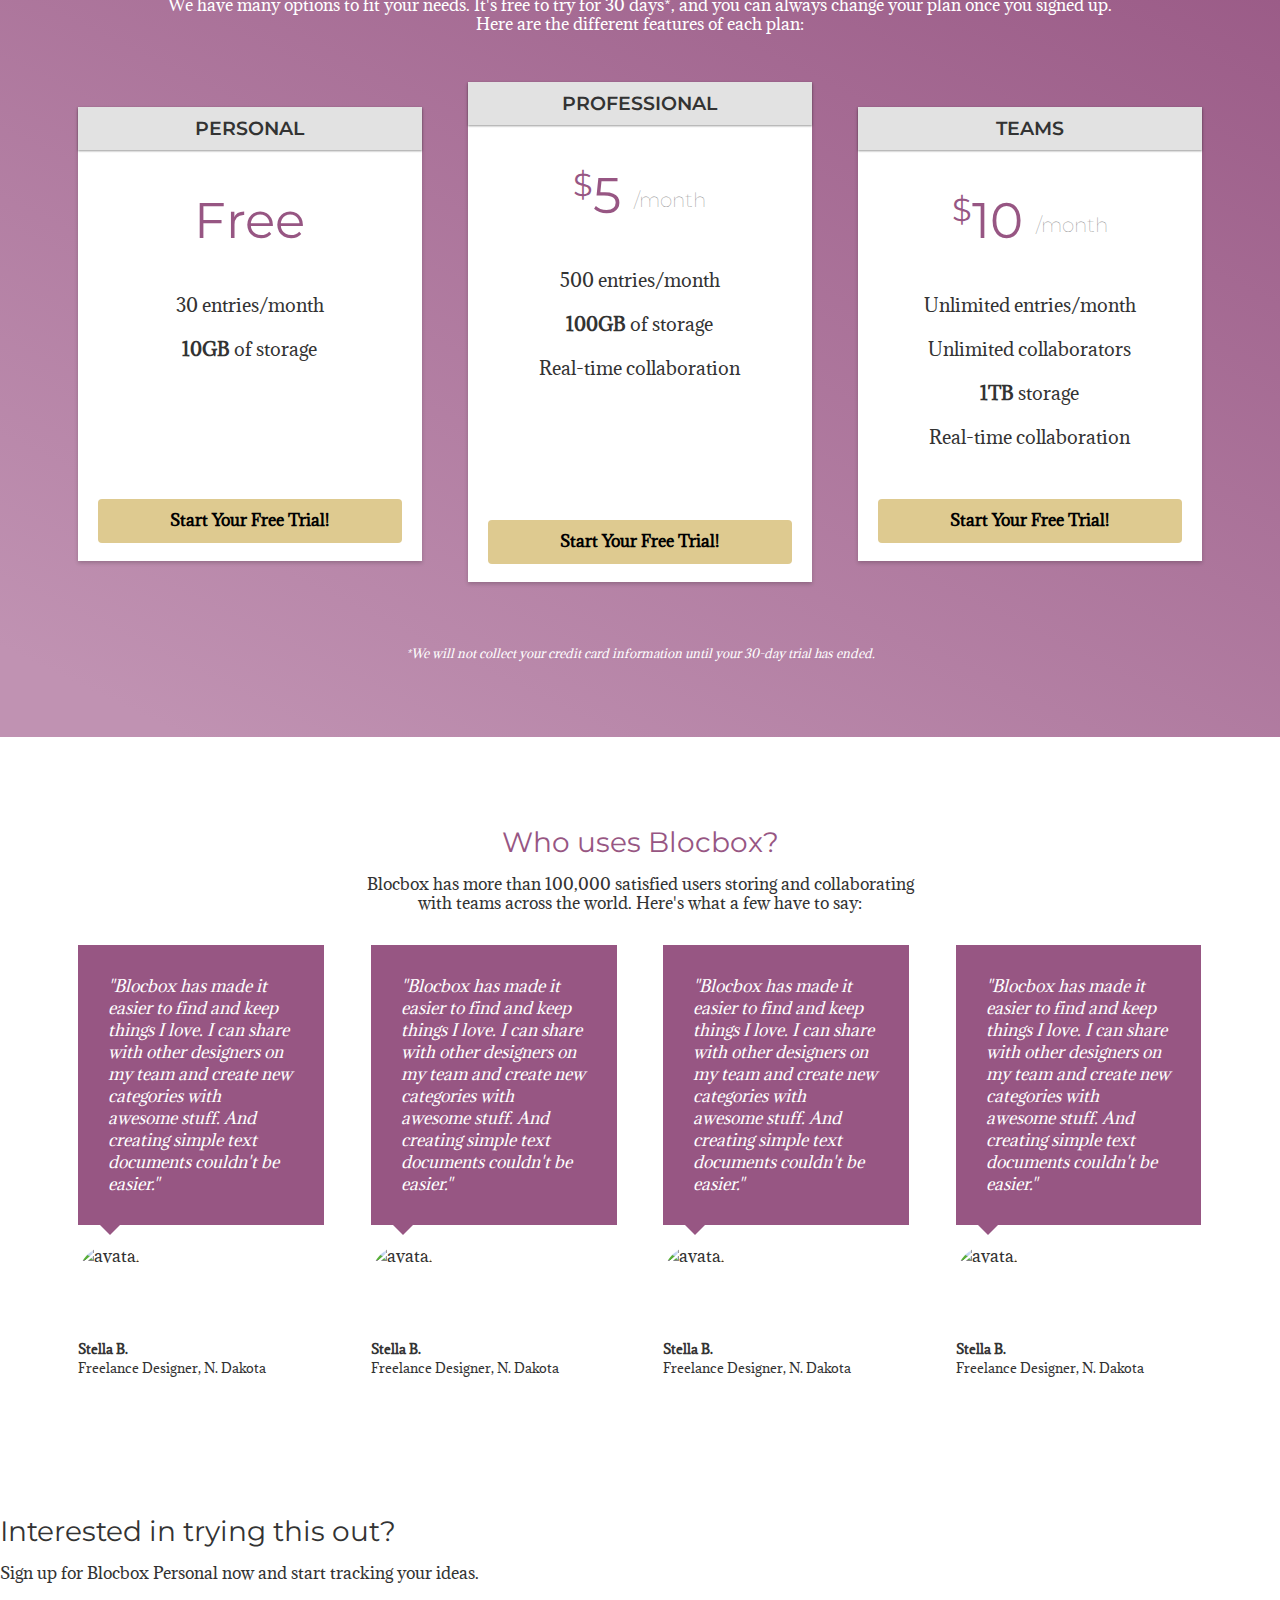
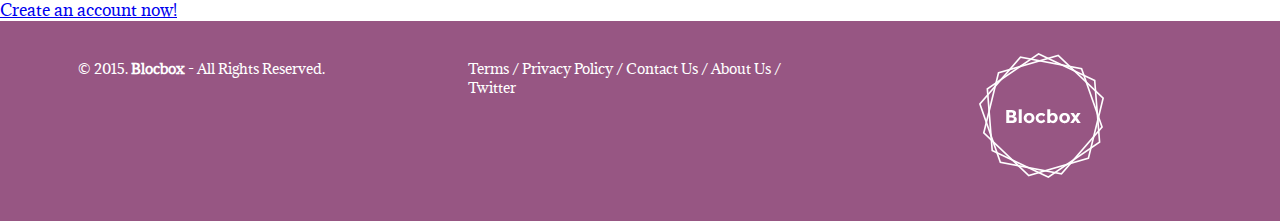
==== commit 6a6c12ed: "Checkpoint-32-completed" ====
--- a/index.html
+++ b/index.html
@@ -153,9 +153,12 @@
     	<img src="https://s3.amazonaws.com/uifaces/faces/twitter/jsa/128.jpg" alt="avatar">
     	<p class="name"><strong>Stella B.</strong><br/>Freelance Designer, N. Dakota</p>
   	</li>     
-  
+
   </ul>
  </section>
+
+
+
  <section class="call to action">
  	<h2>Interested in trying this out?</h2>
  	<p> Sign up for Blocbox Personal now and start tracking your ideas.</p>
--- a/css/style.css
+++ b/css/style.css
@@ -301,4 +301,111 @@
    text-align: left;
    font-size:13px;
    margin-top: 30px;
- }+ }
+
+
+/* TESTIMONIALS-EVEN */
+ .testimonials-even {
+   padding:4em 0;
+   text-align: center;
+ }
+ .testimonials-even h2 {
+   color:#975683;
+ }
+ .testimonials-even ul li {
+   list-style-type: none;
+ }
+ .testimonials-even blockquote {
+   color:#FFFFFF;
+   text-align: left;
+   font-style: italic;
+   background:#975683;
+   position: relative;
+   padding:60px;
+   width:auto;
+   margin:0;
+ }
+ .testimonials-even blockquote:after {
+   top: 100%;
+   left: 13%;
+   border: solid transparent;
+   content: " ";
+   height: 0;
+   width: 0;
+   position: absolute;
+   pointer-events: none;
+   border-top-color: #975683;
+   border-width: 10px;
+   margin-left: -10px;
+ }
+
+ .testimonials-even img {
+   height: 65px;
+   width: 65px;
+   border-radius:50%;
+   float: left;
+   display: inline-block;
+   margin:20px 10px 0 0;
+ }
+ .testimonials-even p.name {
+   float: left;
+   display: inline-block;
+   text-align: left;
+   font-size:13px;
+   margin-top: 30px;
+ }
+
+/* FOOTER */
+ footer {
+   background-color: #975683;
+   /*background-image: linear-gradient(to top,
+      #3498DB 0%, #3498DB 50%, #34495E 50%, #34495E 100%); */
+   color: #FFFFFF;
+   height: 200px;
+   position: relative;
+   overflow: hidden;
+   z-index: 0;
+ }
+ footer p, footer nav ul {
+   font-size:14px;
+   font-weight:100;
+   text-align: center;
+   margin: 10px auto 0;
+ }
+ footer nav ul li {
+   list-style-type: none;
+   display: inline;
+ }
+ footer nav ul li a {
+   color:#FFFFFF;
+   text-decoration: none;
+ }
+ footer .right-footer-block {
+   background-color: transparent;
+ }
+ footer .logo{
+   padding: 2.35em 0;
+   margin: 0 auto;
+   display: block;
+ }
+
+ @media (min-width: 992px){
+   footer{
+     background-color: #975683;
+     /*background-image: linear-gradient(to left,
+        #3498DB 0%, #3498DB 33.33337%, #34495E 33.33337%, #34495E 100%);*/
+     height: 200px;
+   }
+   footer p, footer nav ul{
+     padding: 2em 0;
+     text-align: left;
+   }
+   footer .right-footer-block {
+     background-color: #975683;
+   }
+   footer .logo{
+     padding: 2em 0 2em 1.5em;
+   }
+ }
+
+
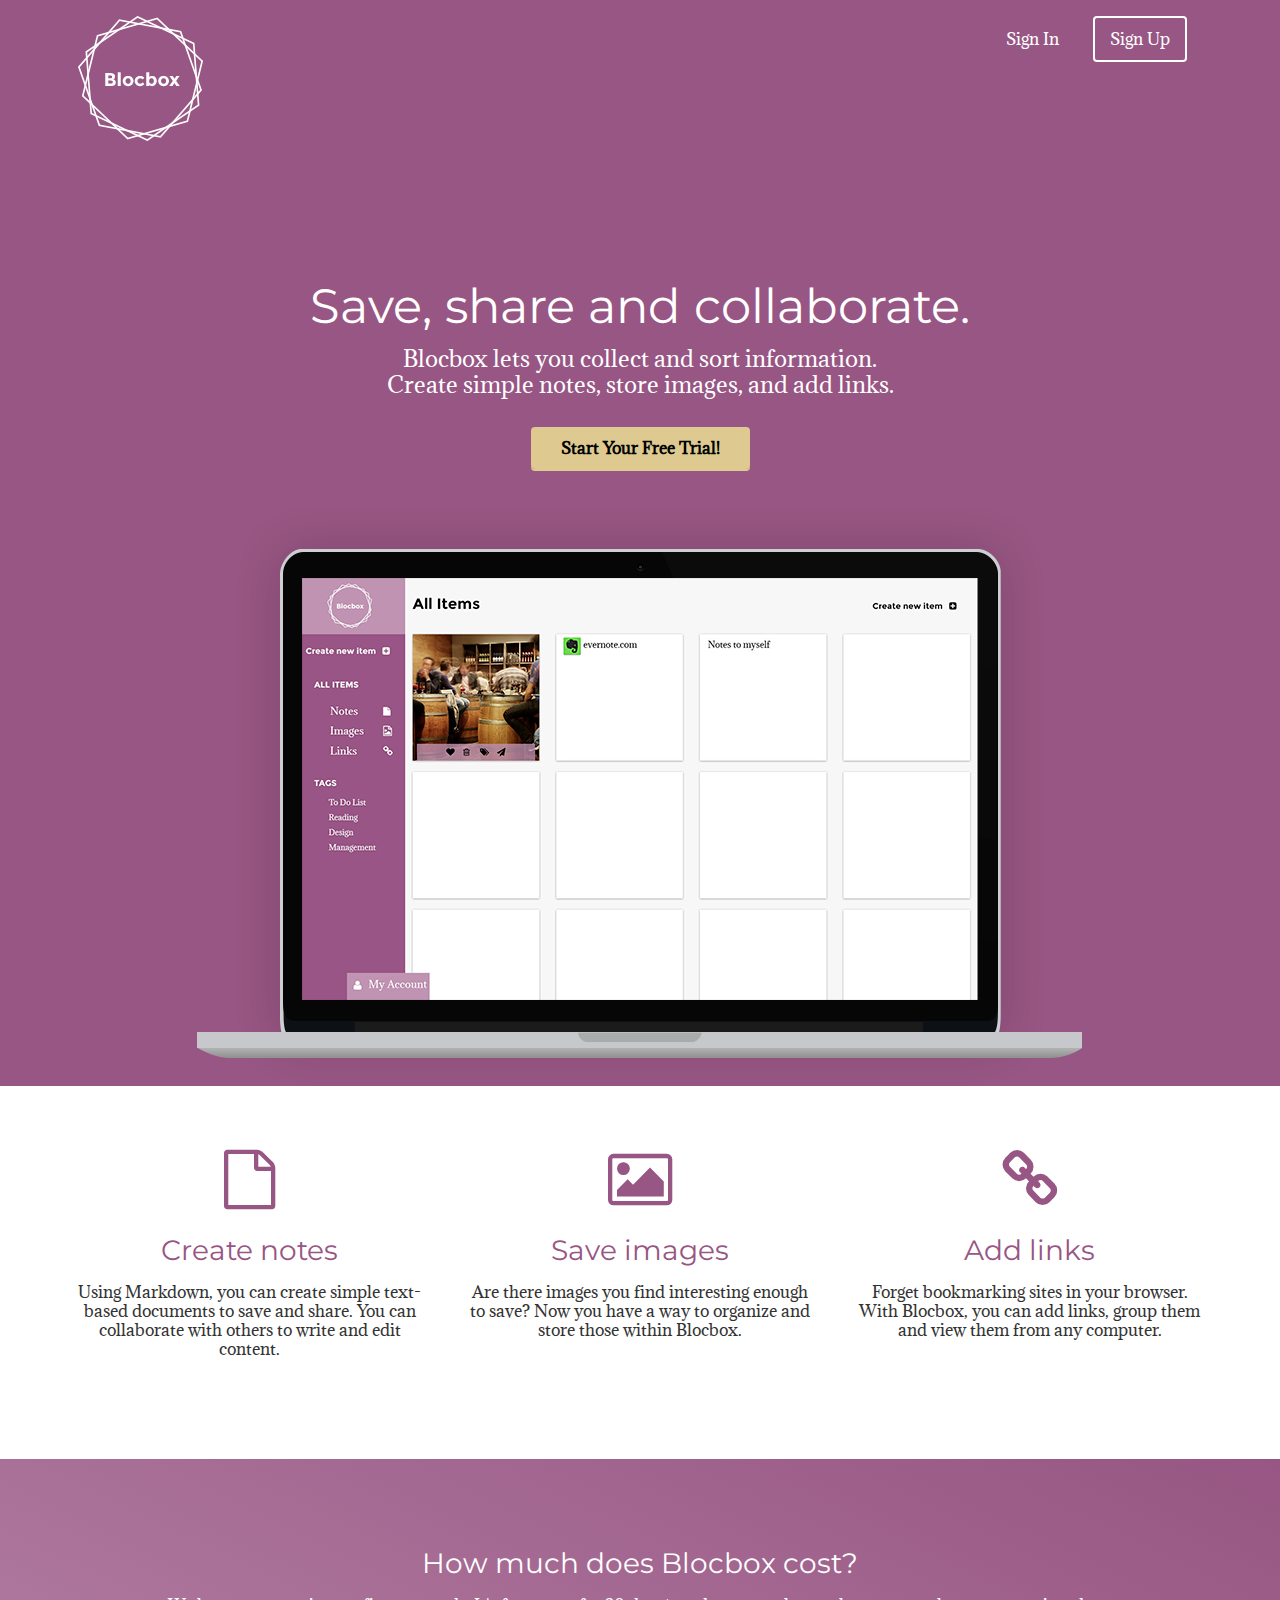
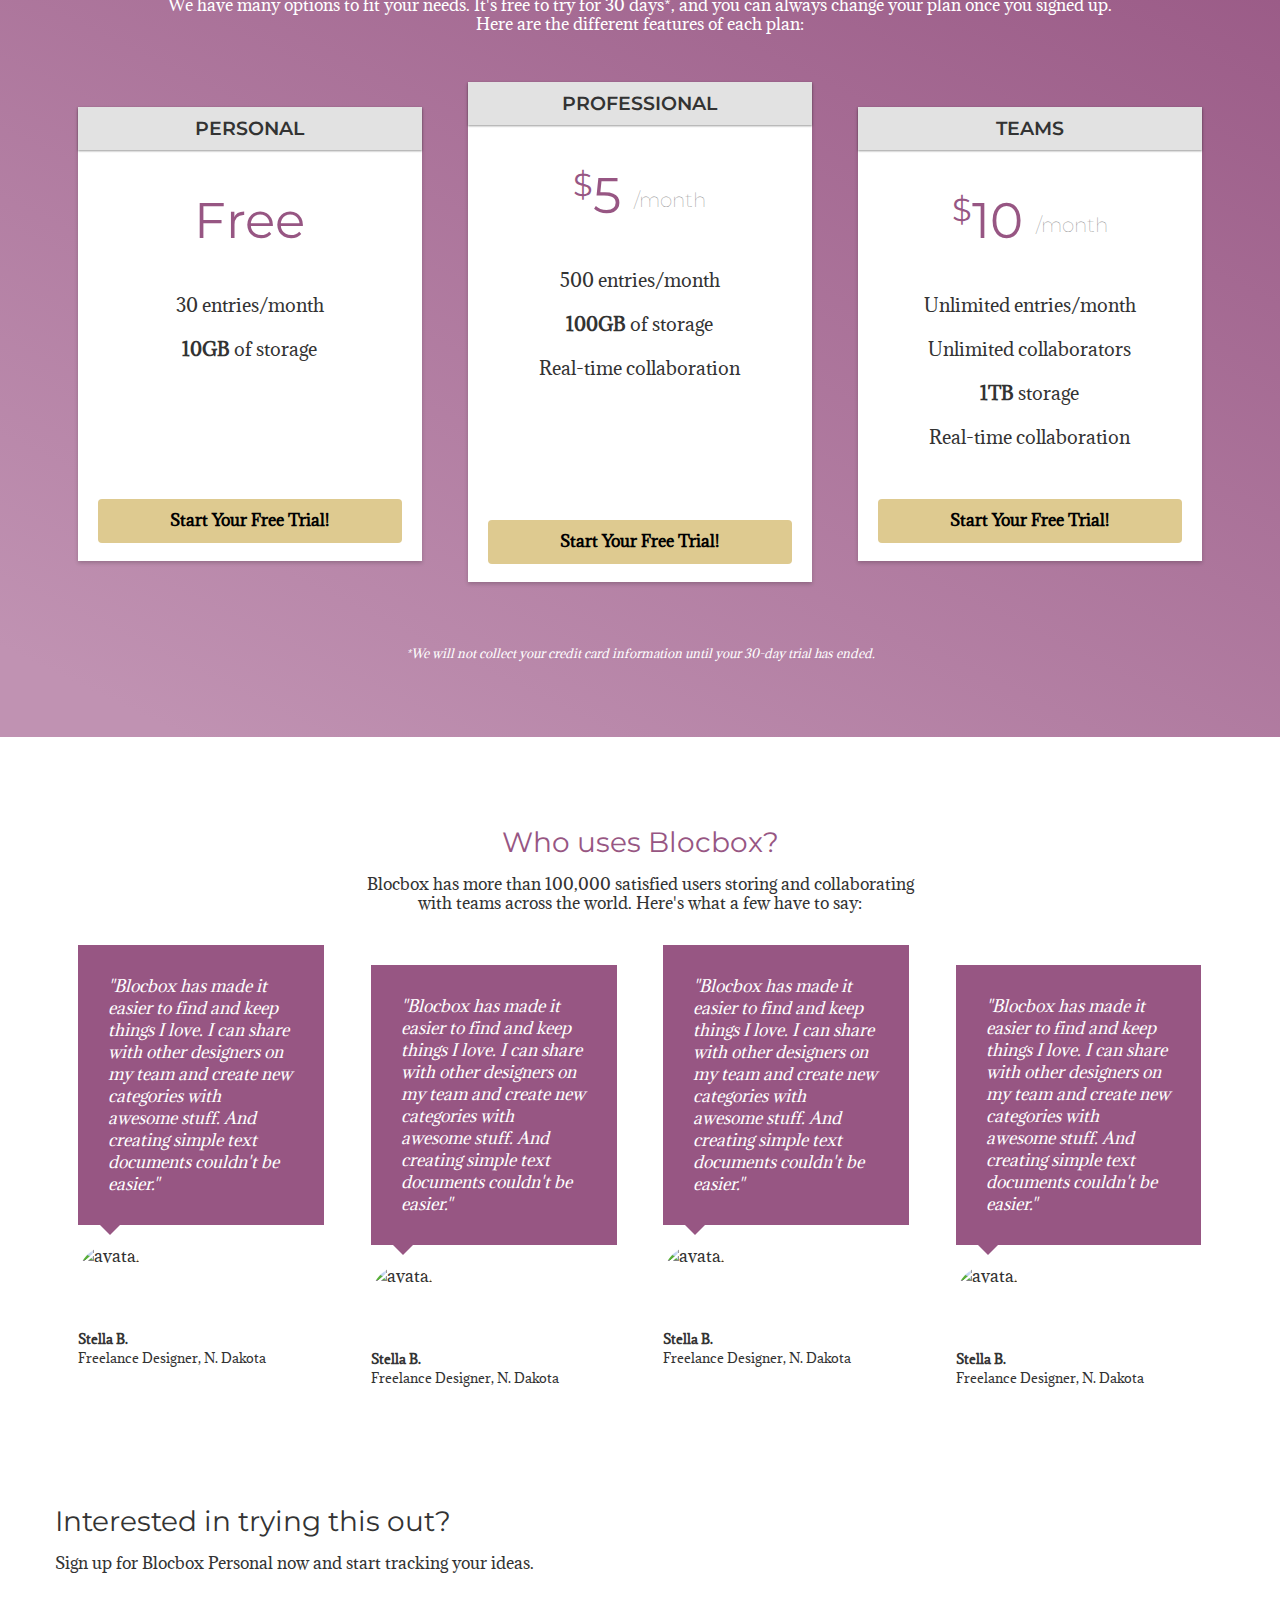
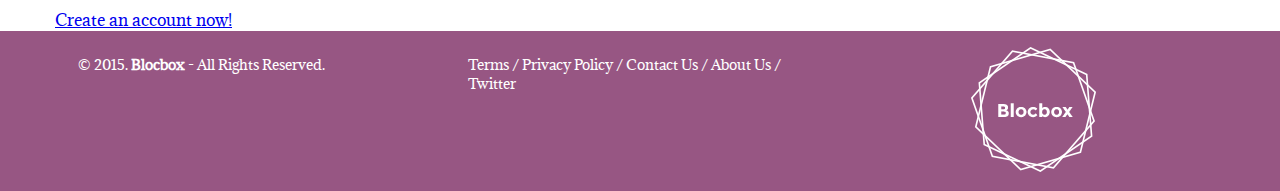
==== commit f8a08be1: "Assignment-31-completed" ====
--- a/index.html
+++ b/index.html
@@ -134,10 +134,10 @@
      </li>  
 
     <li class="one-fourth">
-    	<blockquote>"Blocbox has made it easier to find and keep things I love. I can share with other designers on my team and create new categories with awesome stuff. And creating simple text documents couldn't be easier."
+    	<blockquote class="offset">"Blocbox has made it easier to find and keep things I love. I can share with other designers on my team and create new categories with awesome stuff. And creating simple text documents couldn't be easier."
     	</blockquote>
-    	<img src="https://s3.amazonaws.com/uifaces/faces/twitter/jsa/128.jpg" alt="avatar">
-    	<p class="name"><strong>Stella B.</strong><br/>Freelance Designer, N. Dakota</p>
+    	<img src="https://s3.amazonaws.com/uifaces/faces/twitter/calebogden/128.jpg" alt="avatar" class="offset">
+    	<p class="name offset"><strong>Stella B.</strong><br/>Freelance Designer, N. Dakota</p>
     </li>
 
   	<li class="one-fourth">
@@ -148,18 +148,18 @@
   	</li>
 
   	<li class="one-fourth">
-    	<blockquote>"Blocbox has made it easier to find and keep things I love. I can share with other designers on my team and create new categories with awesome stuff. And creating simple text documents couldn't be easier."
+    	<blockquote class="offset">"Blocbox has made it easier to find and keep things I love. I can share with other designers on my team and create new categories with awesome stuff. And creating simple text documents couldn't be easier."
     	</blockquote>
-    	<img src="https://s3.amazonaws.com/uifaces/faces/twitter/jsa/128.jpg" alt="avatar">
-    	<p class="name"><strong>Stella B.</strong><br/>Freelance Designer, N. Dakota</p>
+    	<img src="https://s3.amazonaws.com/uifaces/faces/twitter/jsa/128.jpg" alt="avatar" class="offset">
+    	<p class="name offset"><strong>Stella B.</strong><br/>Freelance Designer, N. Dakota</p>
   	</li>     
 
   </ul>
  </section>
 
 
-
- <section class="call to action">
+<div class="container">
+  <section class="action">
  	<h2>Interested in trying this out?</h2>
  	<p> Sign up for Blocbox Personal now and start tracking your ideas.</p>
  	<a href="signup.html">Create an account now!</a>
--- a/css/style.css
+++ b/css/style.css
@@ -286,7 +286,6 @@
    border-width: 10px;
    margin-left: -10px;
  }
-
  .testimonials img {
    height: 65px;
    width: 65px;
@@ -300,68 +299,29 @@
    display: inline-block;
    text-align: left;
    font-size:13px;
-   margin-top: 30px;
- }
-
-
-/* TESTIMONIALS-EVEN */
- .testimonials-even {
-   padding:4em 0;
-   text-align: center;
- }
- .testimonials-even h2 {
-   color:#975683;
- }
- .testimonials-even ul li {
-   list-style-type: none;
- }
- .testimonials-even blockquote {
-   color:#FFFFFF;
-   text-align: left;
-   font-style: italic;
-   background:#975683;
-   position: relative;
-   padding:60px;
-   width:auto;
-   margin:0;
- }
- .testimonials-even blockquote:after {
-   top: 100%;
-   left: 13%;
-   border: solid transparent;
-   content: " ";
-   height: 0;
-   width: 0;
-   position: absolute;
-   pointer-events: none;
-   border-top-color: #975683;
-   border-width: 10px;
-   margin-left: -10px;
- }
-
- .testimonials-even img {
-   height: 65px;
-   width: 65px;
-   border-radius:50%;
-   float: left;
-   display: inline-block;
-   margin:20px 10px 0 0;
- }
- .testimonials-even p.name {
-   float: left;
-   display: inline-block;
-   text-align: left;
-   font-size:13px;
-   margin-top: 30px;
- }
-
-/* FOOTER */
+   margin-top: 20px;
+ }
+ .offset{
+   position:relative;
+   top:20px;
+ }
+ /*CALL TO ACTIOM */
+ section .action{
+   text-align: center;
+   display:block;
+   position: relative;
+   margin-bottom:150px;
+   padding-bottom:50px;
+   border:solid 2px #975683;
+ }
+ .action p{
+   padding-bottom:20px;
+ }
+  /* FOOTER */
  footer {
    background-color: #975683;
-   /*background-image: linear-gradient(to top,
-      #3498DB 0%, #3498DB 50%, #34495E 50%, #34495E 100%); */
    color: #FFFFFF;
-   height: 200px;
+   height: 150px;
    position: relative;
    overflow: hidden;
    z-index: 0;
@@ -392,20 +352,16 @@
  @media (min-width: 992px){
    footer{
      background-color: #975683;
-     /*background-image: linear-gradient(to left,
-        #3498DB 0%, #3498DB 33.33337%, #34495E 33.33337%, #34495E 100%);*/
-     height: 200px;
+     height: 160px;
    }
    footer p, footer nav ul{
-     padding: 2em 0;
+     padding: 1em 0;
      text-align: left;
    }
    footer .right-footer-block {
      background-color: #975683;
    }
    footer .logo{
-     padding: 2em 0 2em 1.5em;
-   }
- }
-
-
+     padding: 1em 0 1em 0.5em;
+   }
+ }
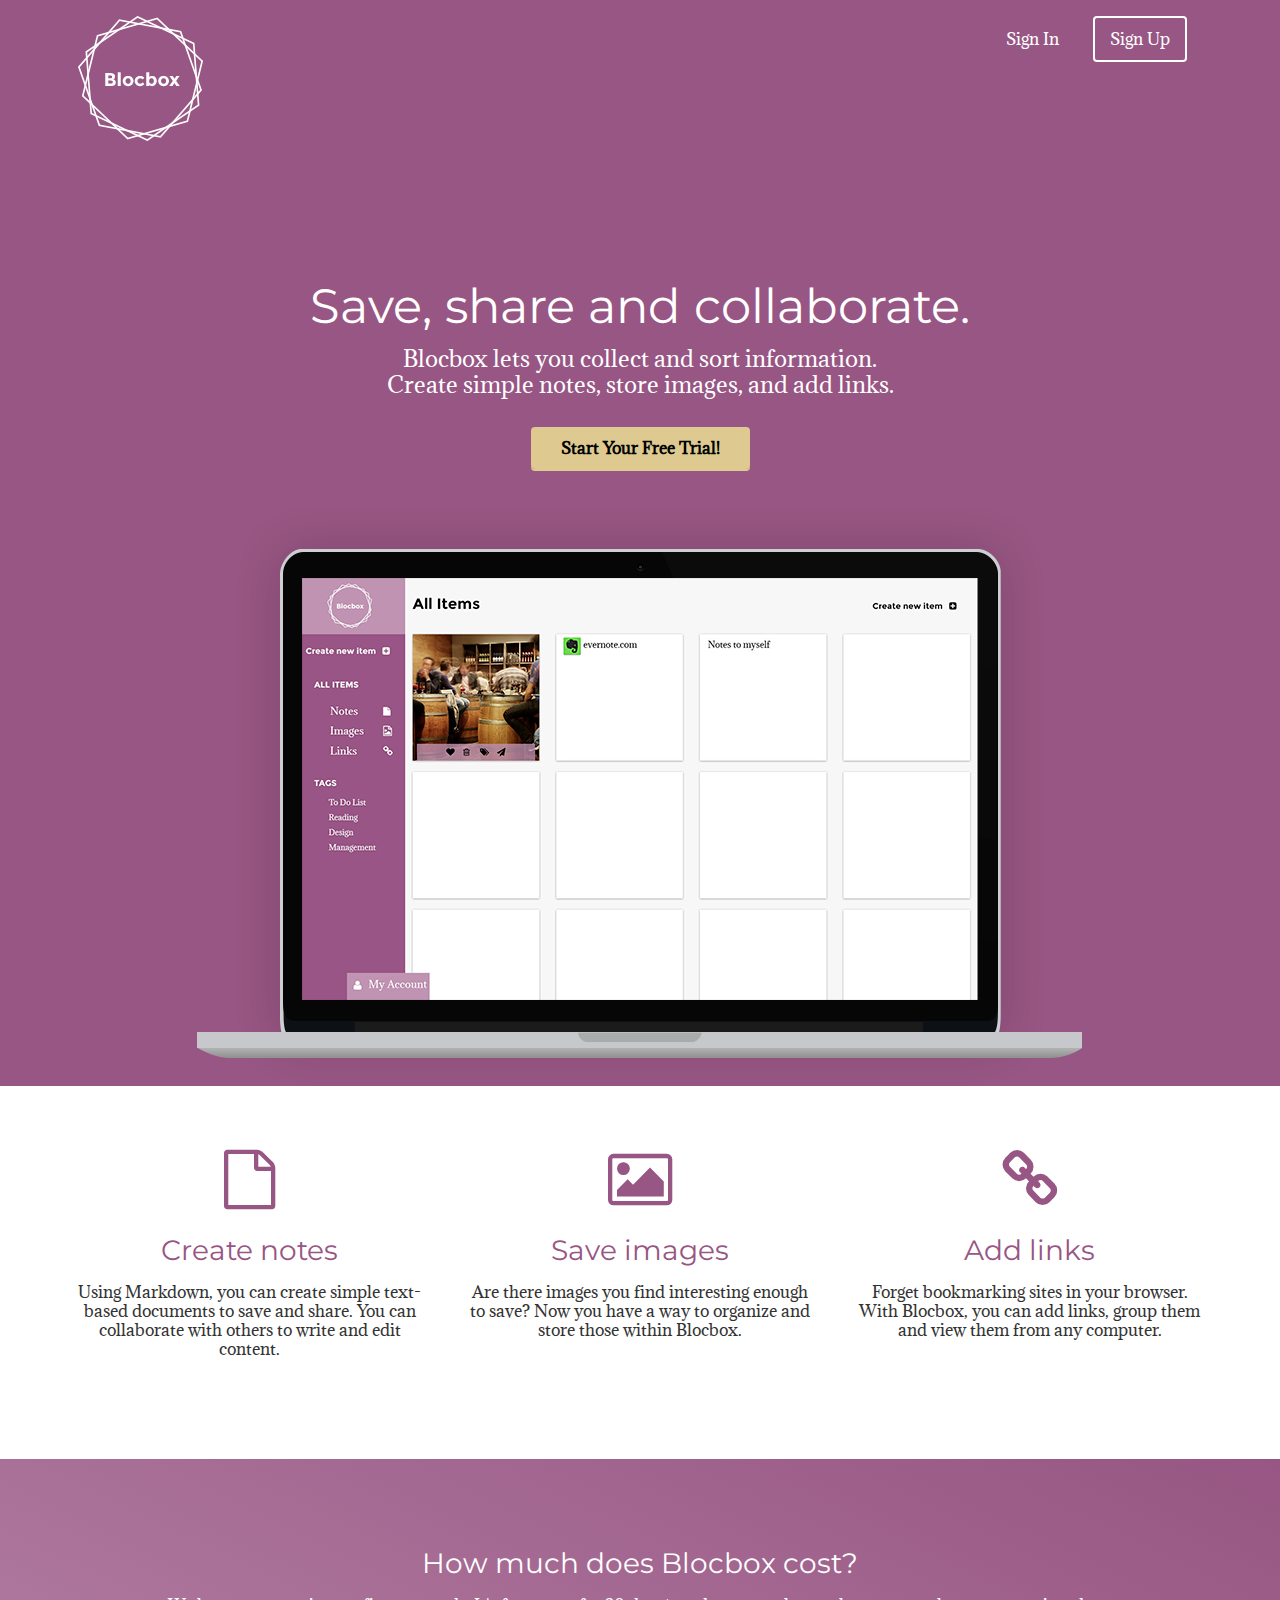
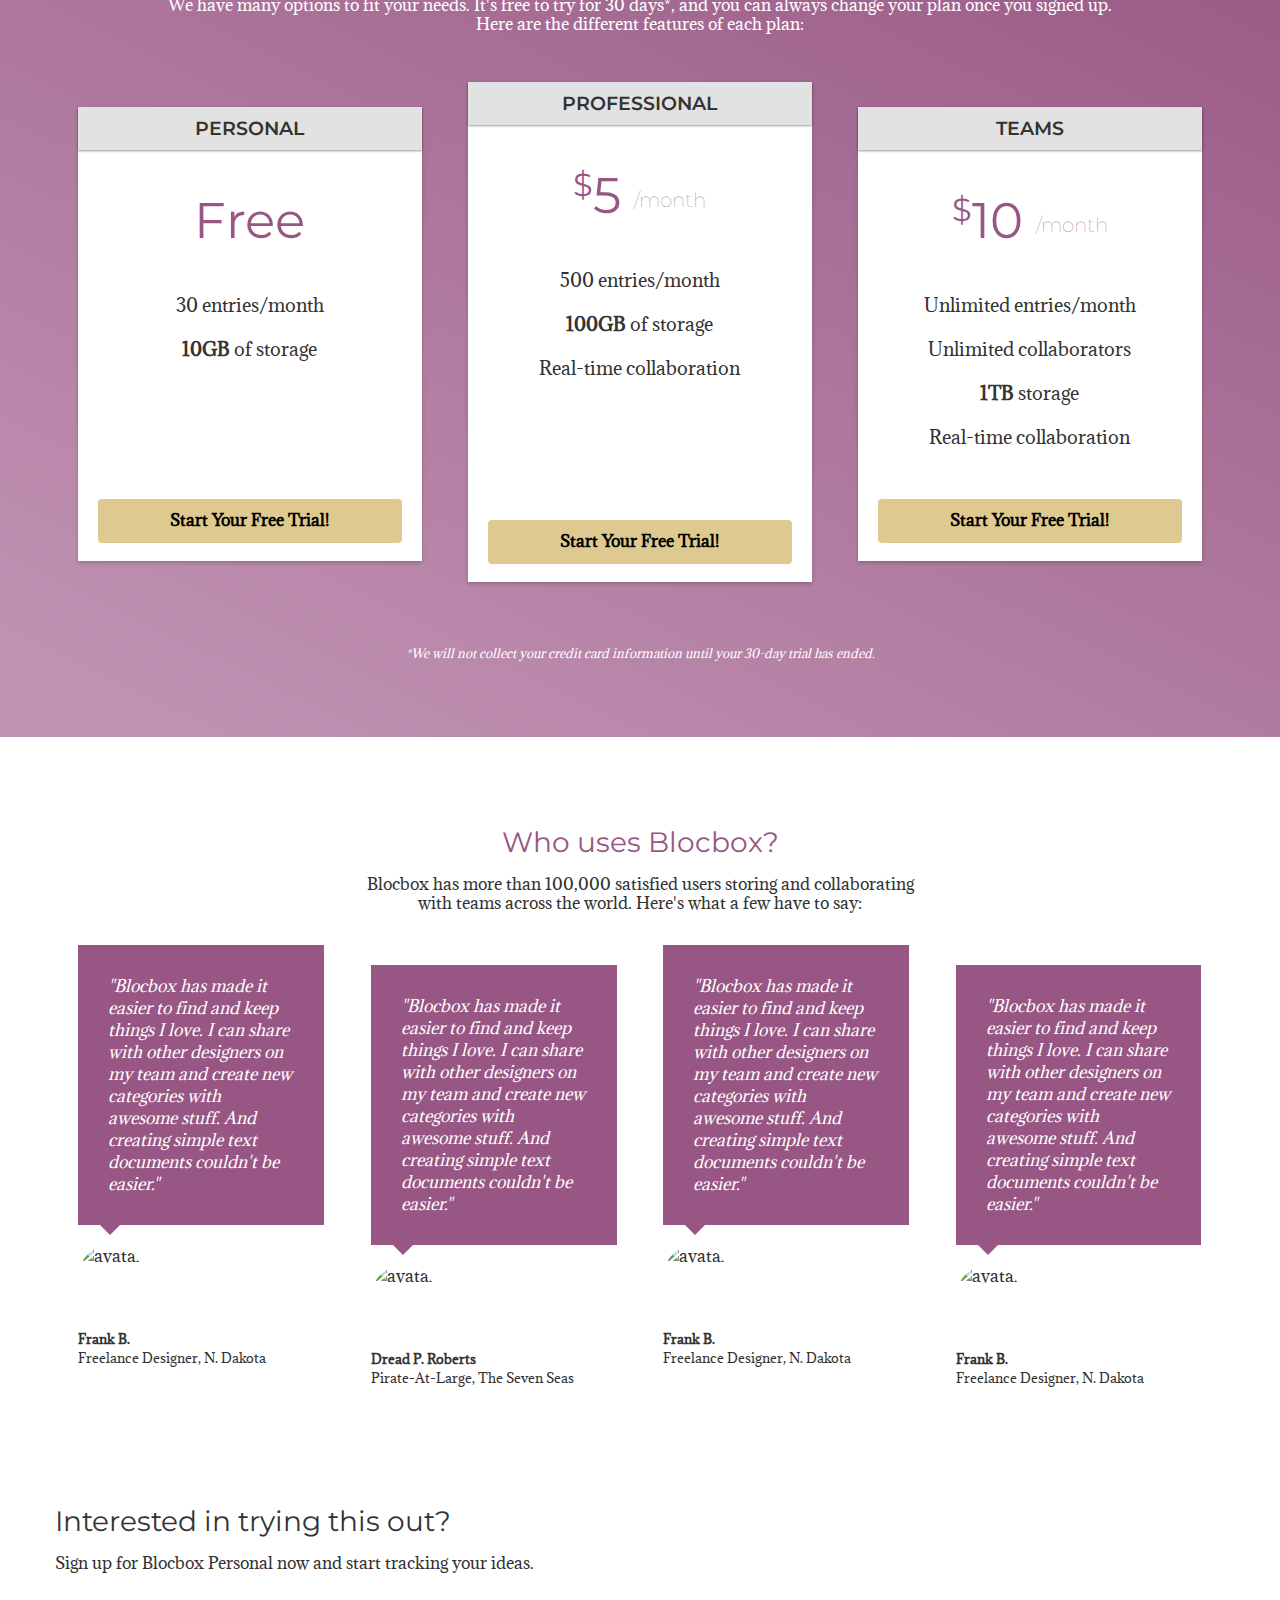
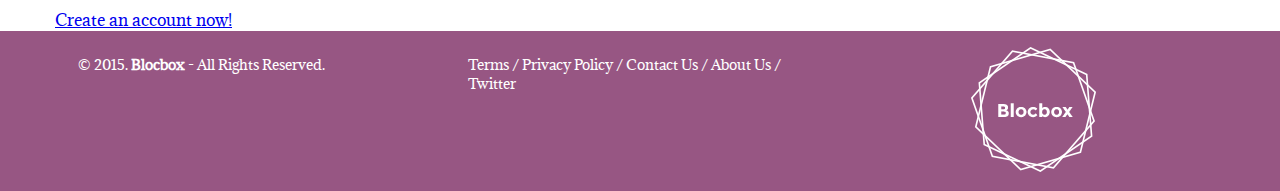
==== commit 65e78292: "Assignment-31-updated" ====
--- a/index.html
+++ b/index.html
@@ -130,28 +130,28 @@
        <blockquote>"Blocbox has made it easier to find and keep things I love. I can share with other designers on my team and create new categories with awesome stuff. And creating simple text documents couldn't be easier."
        </blockquote>
        <img src="https://s3.amazonaws.com/uifaces/faces/twitter/jsa/128.jpg" alt="avatar">
-       <p class="name"><strong>Stella B.</strong><br/>Freelance Designer, N. Dakota</p>
+       <p class="name"><strong>Frank B.</strong><br/>Freelance Designer, N. Dakota</p>
      </li>  
 
     <li class="one-fourth">
     	<blockquote class="offset">"Blocbox has made it easier to find and keep things I love. I can share with other designers on my team and create new categories with awesome stuff. And creating simple text documents couldn't be easier."
     	</blockquote>
     	<img src="https://s3.amazonaws.com/uifaces/faces/twitter/calebogden/128.jpg" alt="avatar" class="offset">
-    	<p class="name offset"><strong>Stella B.</strong><br/>Freelance Designer, N. Dakota</p>
+    	<p class="name offset"><strong>Dread P. Roberts</strong><br/>Pirate-At-Large, The Seven Seas</p>
     </li>
 
   	<li class="one-fourth">
     	<blockquote>"Blocbox has made it easier to find and keep things I love. I can share with other designers on my team and create new categories with awesome stuff. And creating simple text documents couldn't be easier."
     	</blockquote>
     	<img src="https://s3.amazonaws.com/uifaces/faces/twitter/jsa/128.jpg" alt="avatar">
-    	<p class="name"><strong>Stella B.</strong><br/>Freelance Designer, N. Dakota</p>
+    	<p class="name"><strong>Frank B.</strong><br/>Freelance Designer, N. Dakota</p>
   	</li>
 
   	<li class="one-fourth">
     	<blockquote class="offset">"Blocbox has made it easier to find and keep things I love. I can share with other designers on my team and create new categories with awesome stuff. And creating simple text documents couldn't be easier."
     	</blockquote>
     	<img src="https://s3.amazonaws.com/uifaces/faces/twitter/jsa/128.jpg" alt="avatar" class="offset">
-    	<p class="name offset"><strong>Stella B.</strong><br/>Freelance Designer, N. Dakota</p>
+    	<p class="name offset"><strong>Frank B.</strong><br/>Freelance Designer, N. Dakota</p>
   	</li>     
 
   </ul>
